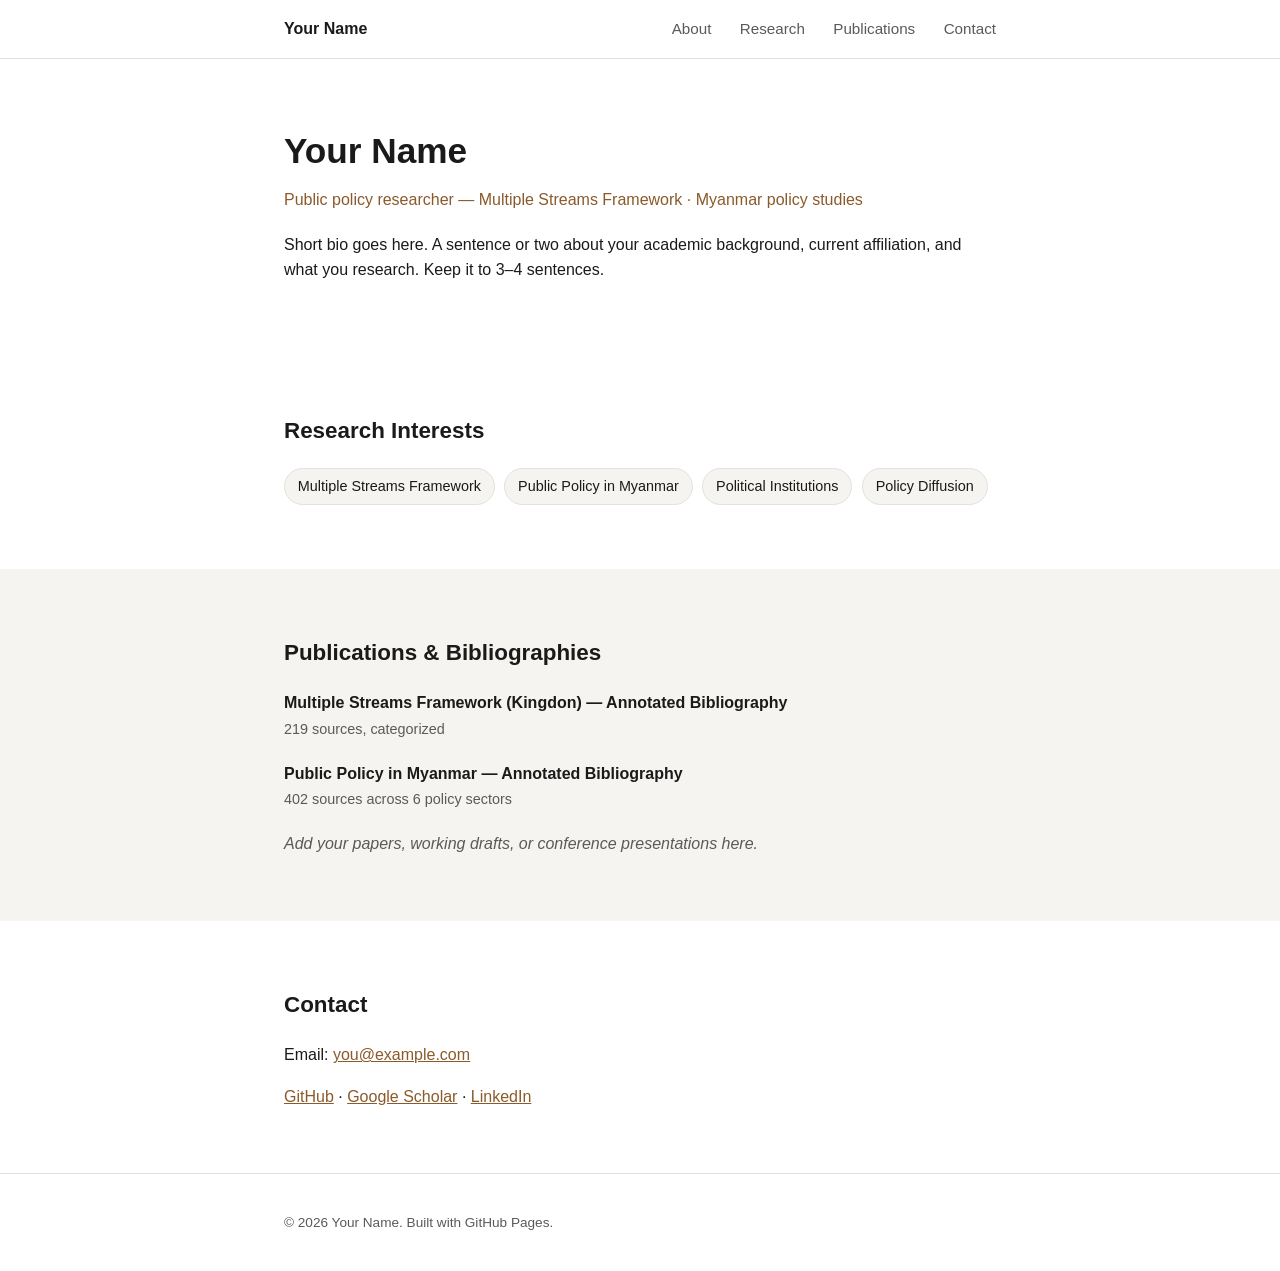
==== index.html @ 3977b4a4 "Initial portfolio site scaffold" ====
<!doctype html>
<html lang="en">
<head>
<meta charset="UTF-8">
<meta name="viewport" content="width=device-width, initial-scale=1.0">
<title>Your Name — Researcher</title>
<link rel="stylesheet" href="style.css">
</head>
<body>

<header class="site-header">
  <div class="wrap">
    <span class="brand">Your Name</span>
    <nav>
      <a href="#about">About</a>
      <a href="#research">Research</a>
      <a href="#publications">Publications</a>
      <a href="#contact">Contact</a>
    </nav>
  </div>
</header>

<section id="about" class="hero">
  <div class="wrap">
    <h1>Your Name</h1>
    <p class="tagline">Public policy researcher — Multiple Streams Framework · Myanmar policy studies</p>
    <p>
      Short bio goes here. A sentence or two about your academic background,
      current affiliation, and what you research. Keep it to 3–4 sentences.
    </p>
  </div>
</section>

<section id="research" class="section">
  <div class="wrap">
    <h2>Research Interests</h2>
    <ul class="tag-list">
      <li>Multiple Streams Framework</li>
      <li>Public Policy in Myanmar</li>
      <li>Political Institutions</li>
      <li>Policy Diffusion</li>
    </ul>
  </div>
</section>

<section id="publications" class="section alt">
  <div class="wrap">
    <h2>Publications &amp; Bibliographies</h2>
    <ul class="pub-list">
      <li>
        <strong>Multiple Streams Framework (Kingdon) — Annotated Bibliography</strong>
        <span class="pub-meta">219 sources, categorized</span>
      </li>
      <li>
        <strong>Public Policy in Myanmar — Annotated Bibliography</strong>
        <span class="pub-meta">402 sources across 6 policy sectors</span>
      </li>
      <li class="pub-placeholder">Add your papers, working drafts, or conference presentations here.</li>
    </ul>
  </div>
</section>

<section id="contact" class="section">
  <div class="wrap">
    <h2>Contact</h2>
    <p>Email: <a href="mailto:you@example.com">you@example.com</a></p>
    <p>
      <a href="https://github.com/yourusername" target="_blank" rel="noopener">GitHub</a> ·
      <a href="#" target="_blank" rel="noopener">Google Scholar</a> ·
      <a href="#" target="_blank" rel="noopener">LinkedIn</a>
    </p>
  </div>
</section>

<footer class="site-footer">
  <div class="wrap">
    <p>&copy; 2026 Your Name. Built with GitHub Pages.</p>
  </div>
</footer>

</body>
</html>
---- style.css ----
:root {
  --ink: #1a1a1a;
  --muted: #5a5a5a;
  --bg: #ffffff;
  --bg-alt: #f5f4f1;
  --accent: #8b5a2b;
  --border: #e3e1dc;
  --max-width: 760px;
}

* { box-sizing: border-box; }

body {
  margin: 0;
  font-family: -apple-system, BlinkMacSystemFont, "Segoe UI", Helvetica, Arial, sans-serif;
  color: var(--ink);
  background: var(--bg);
  line-height: 1.6;
}

.wrap {
  max-width: var(--max-width);
  margin: 0 auto;
  padding: 0 1.5rem;
}

/* Header */
.site-header {
  border-bottom: 1px solid var(--border);
  position: sticky;
  top: 0;
  background: var(--bg);
  z-index: 10;
}

.site-header .wrap {
  display: flex;
  align-items: center;
  justify-content: space-between;
  padding-top: 1rem;
  padding-bottom: 1rem;
}

.brand {
  font-weight: 600;
}

.site-header nav a {
  margin-left: 1.5rem;
  color: var(--muted);
  text-decoration: none;
  font-size: 0.95rem;
}

.site-header nav a:hover {
  color: var(--accent);
}

/* Hero */
.hero {
  padding: 4rem 0 3rem;
}

.hero h1 {
  font-size: 2.2rem;
  margin: 0 0 0.5rem;
}

.tagline {
  color: var(--accent);
  font-weight: 500;
  margin: 0 0 1.2rem;
}

/* Sections */
.section {
  padding: 3rem 0;
}

.section.alt {
  background: var(--bg-alt);
}

.section h2 {
  font-size: 1.4rem;
  margin-bottom: 1.2rem;
}

/* Tag list */
.tag-list {
  list-style: none;
  padding: 0;
  display: flex;
  flex-wrap: wrap;
  gap: 0.6rem;
}

.tag-list li {
  background: var(--bg-alt);
  border: 1px solid var(--border);
  padding: 0.35rem 0.8rem;
  border-radius: 999px;
  font-size: 0.9rem;
}

/* Publications */
.pub-list {
  list-style: none;
  padding: 0;
  display: flex;
  flex-direction: column;
  gap: 1.2rem;
}

.pub-list strong {
  display: block;
}

.pub-meta {
  color: var(--muted);
  font-size: 0.9rem;
}

.pub-placeholder {
  color: var(--muted);
  font-style: italic;
}

/* Contact */
#contact a {
  color: var(--accent);
}

/* Footer */
.site-footer {
  border-top: 1px solid var(--border);
  padding: 1.5rem 0;
  color: var(--muted);
  font-size: 0.85rem;
}

@media (max-width: 480px) {
  .site-header nav a { margin-left: 0.9rem; font-size: 0.85rem; }
  .hero h1 { font-size: 1.8rem; }
}
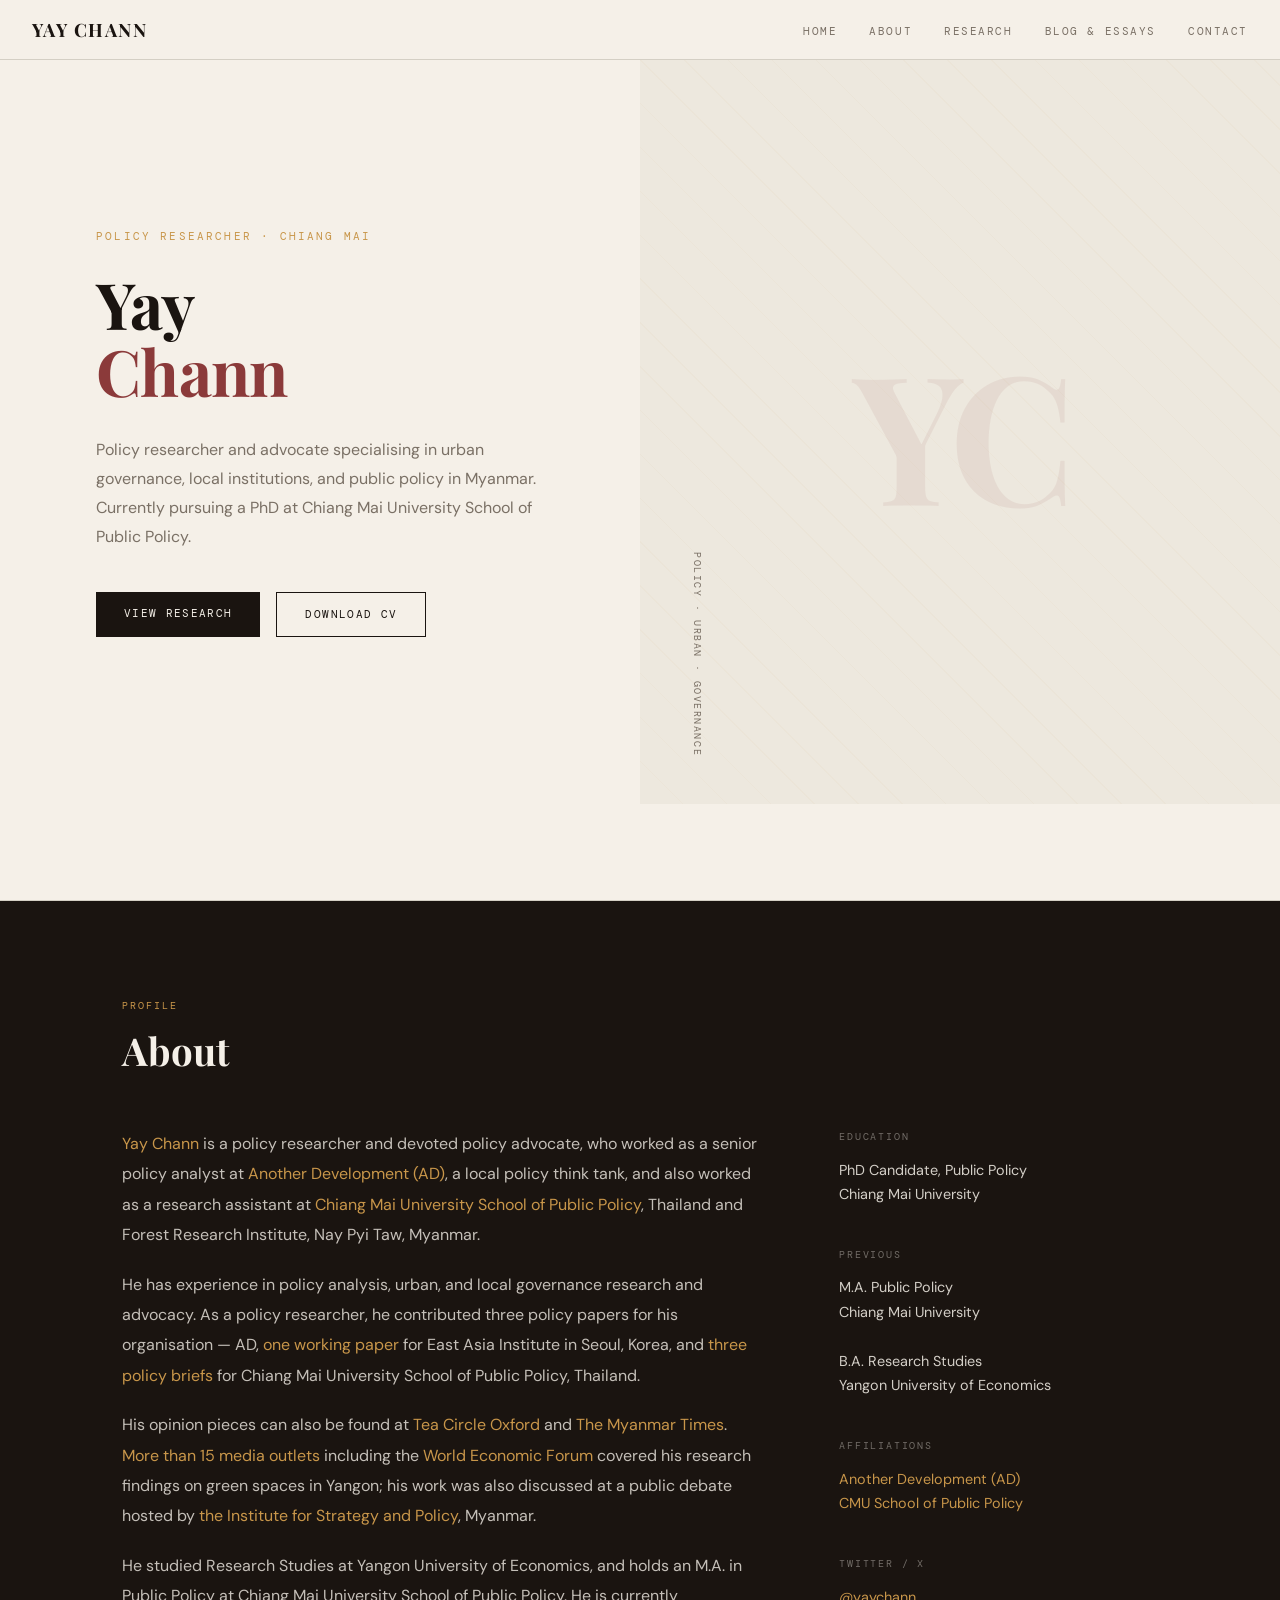
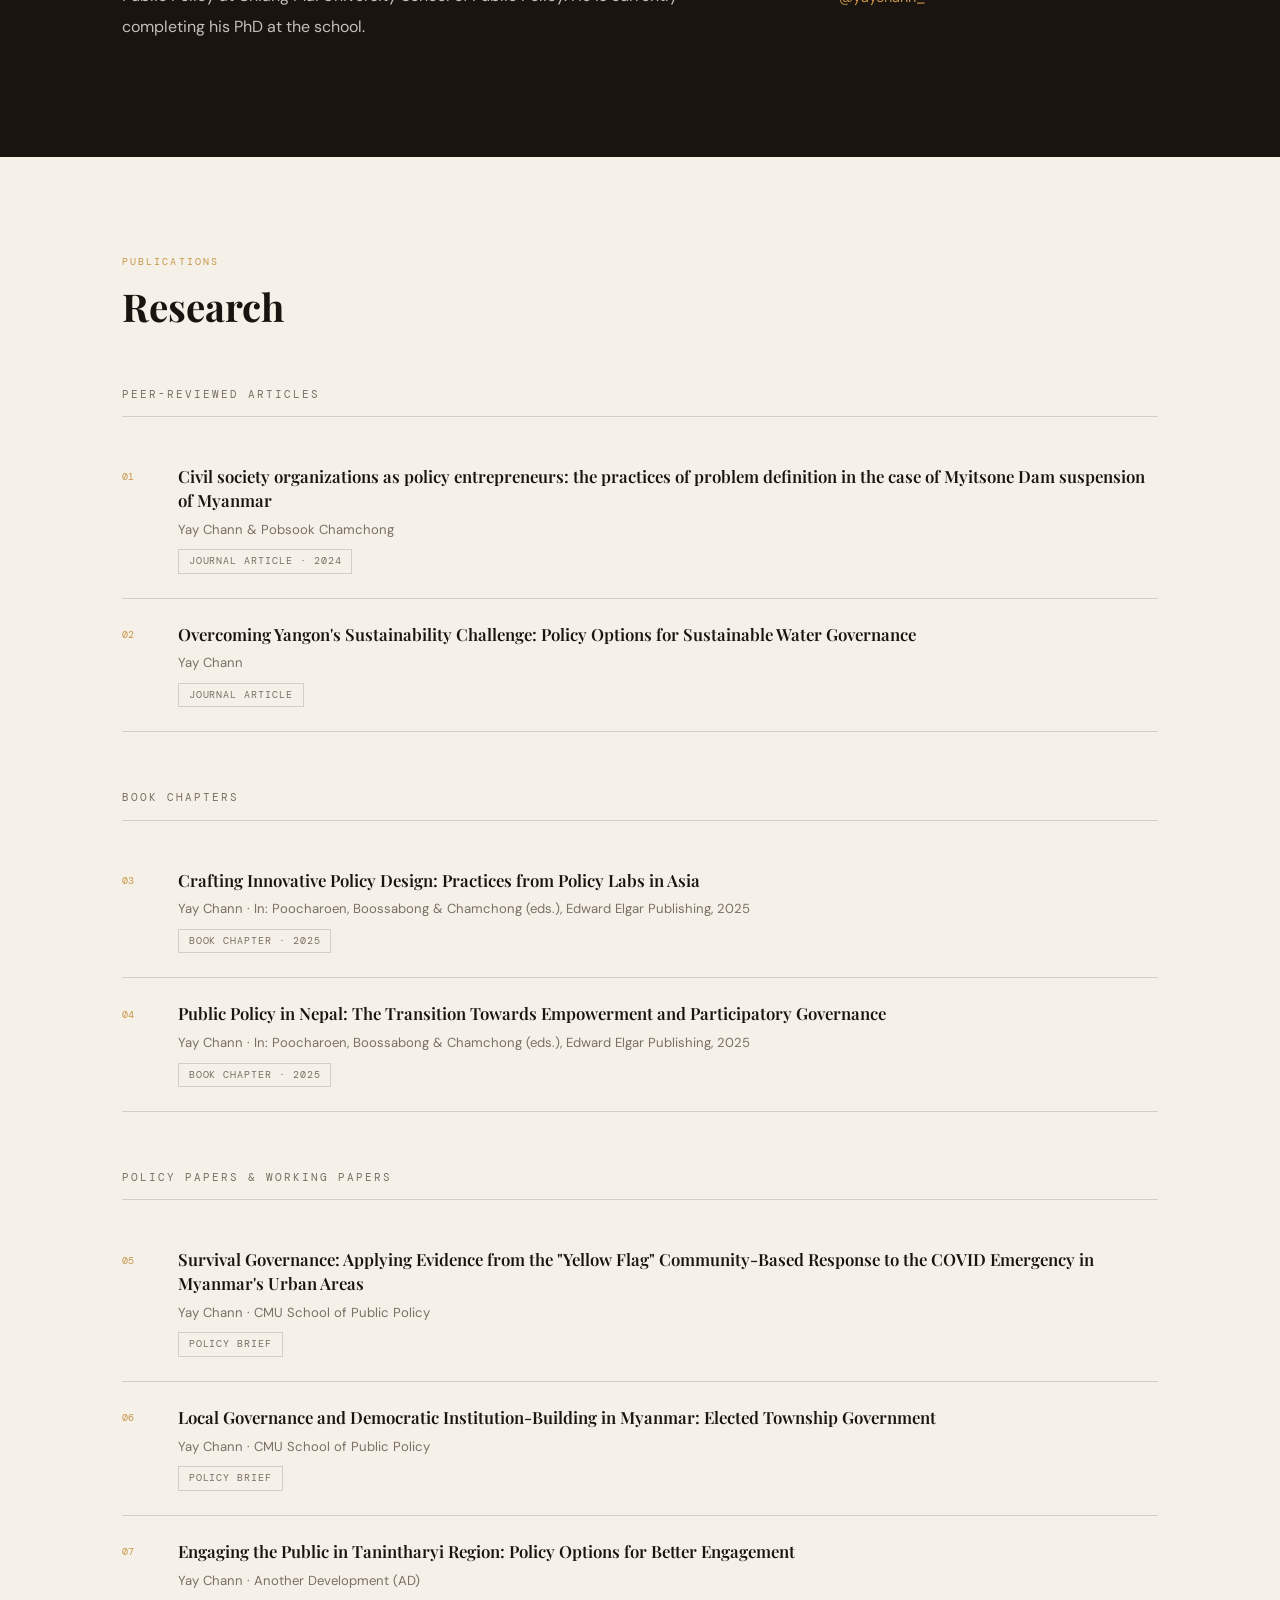
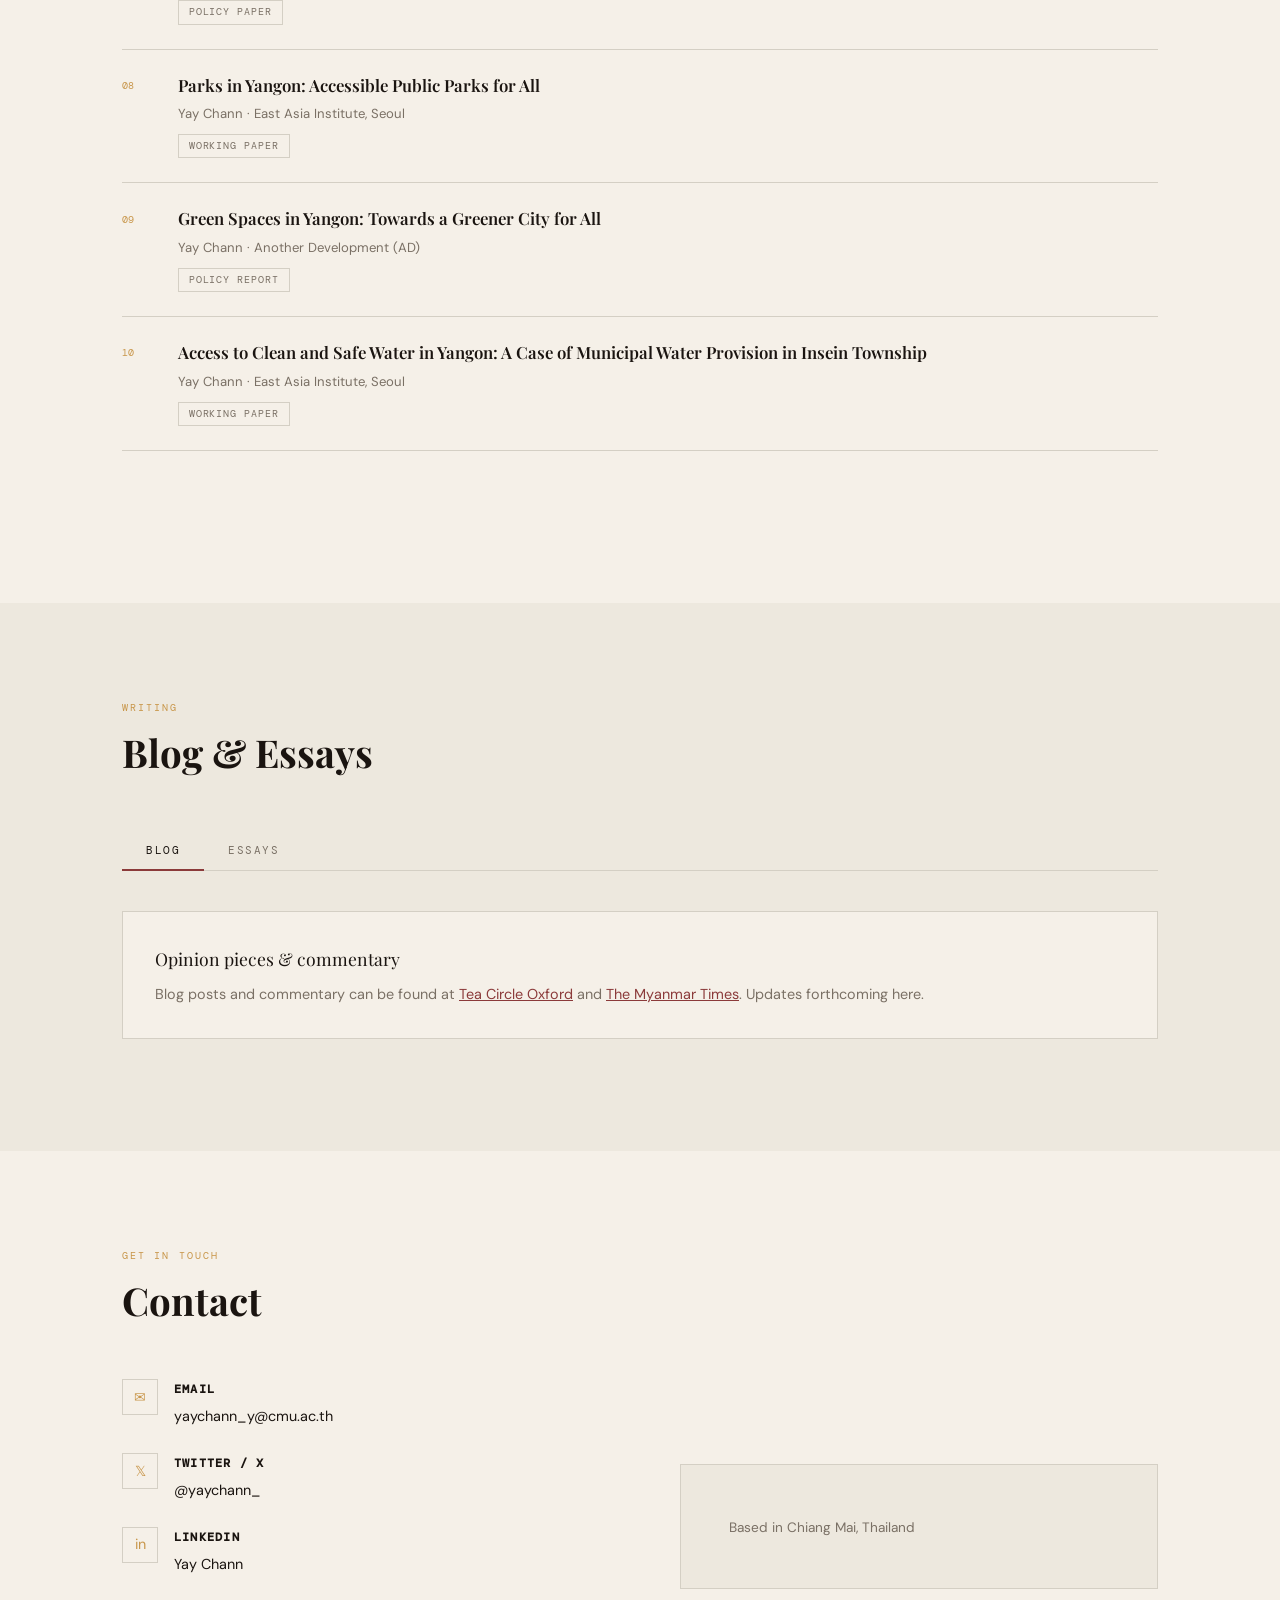
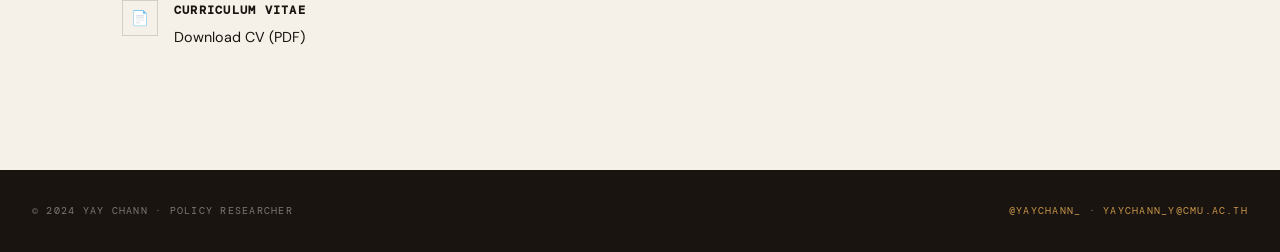
==== commit eac55c13: "Replace scaffold with real portfolio content - Pulled full site content from github.com/yaychann/por" ====
--- a/index.html
+++ b/index.html
@@ -1,82 +1,634 @@
-<!doctype html>
+<!DOCTYPE html>
 <html lang="en">
 <head>
-<meta charset="UTF-8">
-<meta name="viewport" content="width=device-width, initial-scale=1.0">
-<title>Your Name — Researcher</title>
-<link rel="stylesheet" href="style.css">
+  <meta charset="UTF-8" />
+  <meta name="viewport" content="width=device-width, initial-scale=1.0"/>
+  <title>Yay Chann</title>
+  <link href="https://fonts.googleapis.com/css2?family=Playfair+Display:wght@400;600;700&family=DM+Sans:wght@300;400;500&family=DM+Mono:wght@400;500&display=swap" rel="stylesheet"/>
+  <style>
+    *, *::before, *::after { box-sizing: border-box; margin: 0; padding: 0; }
+
+    :root {
+      --ink: #1a1410;
+      --paper: #f5f0e8;
+      --warm: #c8964a;
+      --accent: #8b3a3a;
+      --muted: #7a7065;
+      --light: #ede8de;
+      --border: #d4cfc4;
+    }
+
+    html { scroll-behavior: smooth; }
+
+    body {
+      font-family: 'DM Sans', sans-serif;
+      background: var(--paper);
+      color: var(--ink);
+      font-size: 16px;
+      line-height: 1.7;
+    }
+
+    /* ─── NAV ─── */
+    nav {
+      position: fixed; top: 0; left: 0; right: 0; z-index: 100;
+      background: rgba(245,240,232,0.95);
+      backdrop-filter: blur(8px);
+      border-bottom: 1px solid var(--border);
+      padding: 0 2rem;
+      display: flex; align-items: center; justify-content: space-between;
+      height: 60px;
+    }
+    .nav-brand {
+      font-family: 'Playfair Display', serif;
+      font-size: 1.15rem;
+      font-weight: 700;
+      letter-spacing: 0.08em;
+      text-transform: uppercase;
+      color: var(--ink);
+      text-decoration: none;
+    }
+    .nav-links { display: flex; gap: 2rem; list-style: none; }
+    .nav-links a {
+      font-family: 'DM Mono', monospace;
+      font-size: 0.7rem;
+      letter-spacing: 0.14em;
+      text-transform: uppercase;
+      color: var(--muted);
+      text-decoration: none;
+      transition: color 0.2s;
+    }
+    .nav-links a:hover { color: var(--accent); }
+
+    .hamburger { display: none; flex-direction: column; gap: 5px; cursor: pointer; }
+    .hamburger span { width: 24px; height: 2px; background: var(--ink); transition: 0.3s; }
+
+    /* ─── HERO ─── */
+    #home {
+      min-height: 100vh;
+      display: grid;
+      grid-template-columns: 1fr 1fr;
+      padding-top: 60px;
+    }
+    .hero-text {
+      display: flex; flex-direction: column; justify-content: center;
+      padding: 5rem 4rem 5rem 6rem;
+    }
+    .hero-eyebrow {
+      font-family: 'DM Mono', monospace;
+      font-size: 0.68rem;
+      letter-spacing: 0.2em;
+      text-transform: uppercase;
+      color: var(--warm);
+      margin-bottom: 1.5rem;
+    }
+    .hero-name {
+      font-family: 'Playfair Display', serif;
+      font-size: clamp(3rem, 5vw, 5.5rem);
+      font-weight: 700;
+      line-height: 1.05;
+      letter-spacing: -0.01em;
+      margin-bottom: 2rem;
+      color: var(--ink);
+    }
+    .hero-name em { color: var(--accent); font-style: normal; }
+    .hero-bio {
+      font-size: 1rem;
+      color: var(--muted);
+      max-width: 480px;
+      line-height: 1.8;
+      margin-bottom: 2.5rem;
+    }
+    .hero-links { display: flex; gap: 1rem; flex-wrap: wrap; }
+    .btn {
+      display: inline-block;
+      font-family: 'DM Mono', monospace;
+      font-size: 0.7rem;
+      letter-spacing: 0.12em;
+      text-transform: uppercase;
+      padding: 0.75rem 1.75rem;
+      text-decoration: none;
+      transition: all 0.2s;
+    }
+    .btn-primary { background: var(--ink); color: var(--paper); }
+    .btn-primary:hover { background: var(--accent); }
+    .btn-outline { border: 1px solid var(--ink); color: var(--ink); }
+    .btn-outline:hover { background: var(--ink); color: var(--paper); }
+
+    .hero-visual {
+      background: var(--light);
+      display: flex; align-items: center; justify-content: center;
+      position: relative; overflow: hidden;
+    }
+    .hero-visual::before {
+      content: '';
+      position: absolute; inset: 0;
+      background: repeating-linear-gradient(
+        45deg,
+        transparent,
+        transparent 30px,
+        rgba(200,150,74,0.04) 30px,
+        rgba(200,150,74,0.04) 31px
+      );
+    }
+    .hero-monogram {
+      font-family: 'Playfair Display', serif;
+      font-size: clamp(8rem, 14vw, 16rem);
+      font-weight: 700;
+      color: rgba(139,58,58,0.08);
+      letter-spacing: -0.05em;
+      line-height: 1;
+      user-select: none;
+      position: relative; z-index: 1;
+    }
+    .hero-tag {
+      position: absolute; bottom: 3rem; left: 3rem;
+      font-family: 'DM Mono', monospace;
+      font-size: 0.65rem;
+      letter-spacing: 0.15em;
+      text-transform: uppercase;
+      color: var(--muted);
+      writing-mode: vertical-rl;
+      text-orientation: mixed;
+    }
+
+    /* ─── SECTION WRAPPER ─── */
+    section { padding: 6rem 0; }
+    .container { max-width: 1100px; margin: 0 auto; padding: 0 2rem; }
+    .section-header { margin-bottom: 3.5rem; }
+    .section-label {
+      font-family: 'DM Mono', monospace;
+      font-size: 0.65rem;
+      letter-spacing: 0.2em;
+      text-transform: uppercase;
+      color: var(--warm);
+      margin-bottom: 0.75rem;
+    }
+    .section-title {
+      font-family: 'Playfair Display', serif;
+      font-size: clamp(1.8rem, 3vw, 2.5rem);
+      font-weight: 700;
+      color: var(--ink);
+      line-height: 1.2;
+    }
+    hr.divider {
+      border: none;
+      border-top: 1px solid var(--border);
+      margin: 0;
+    }
+
+    /* ─── ABOUT ─── */
+    #about { background: var(--ink); color: var(--paper); }
+    #about .section-label { color: var(--warm); }
+    #about .section-title { color: var(--paper); }
+    .about-grid { display: grid; grid-template-columns: 2fr 1fr; gap: 5rem; align-items: start; }
+    .about-text p { color: rgba(245,240,232,0.78); line-height: 1.9; margin-bottom: 1.2rem; }
+    .about-text a { color: var(--warm); text-decoration: none; }
+    .about-text a:hover { text-decoration: underline; }
+    .about-sidebar {}
+    .sidebar-block { margin-bottom: 2.5rem; }
+    .sidebar-label {
+      font-family: 'DM Mono', monospace;
+      font-size: 0.62rem;
+      letter-spacing: 0.18em;
+      text-transform: uppercase;
+      color: rgba(245,240,232,0.4);
+      margin-bottom: 0.75rem;
+    }
+    .sidebar-value { color: rgba(245,240,232,0.85); font-size: 0.9rem; line-height: 1.7; }
+    .sidebar-value a { color: var(--warm); text-decoration: none; }
+
+    /* ─── RESEARCH ─── */
+    #research { background: var(--paper); }
+    .research-section { margin-bottom: 3.5rem; }
+    .research-section-title {
+      font-family: 'DM Mono', monospace;
+      font-size: 0.7rem;
+      letter-spacing: 0.18em;
+      text-transform: uppercase;
+      color: var(--muted);
+      margin-bottom: 1.5rem;
+      padding-bottom: 0.75rem;
+      border-bottom: 1px solid var(--border);
+    }
+    .pub-card {
+      display: flex; gap: 1.5rem;
+      padding: 1.5rem 0;
+      border-bottom: 1px solid var(--border);
+      text-decoration: none; color: inherit;
+      transition: all 0.2s;
+    }
+    .pub-card:hover { padding-left: 0.5rem; }
+    .pub-num {
+      font-family: 'DM Mono', monospace;
+      font-size: 0.65rem;
+      color: var(--warm);
+      min-width: 2rem;
+      padding-top: 0.2rem;
+    }
+    .pub-content {}
+    .pub-title {
+      font-family: 'Playfair Display', serif;
+      font-size: 1.05rem;
+      font-weight: 600;
+      color: var(--ink);
+      line-height: 1.4;
+      margin-bottom: 0.4rem;
+    }
+    .pub-card:hover .pub-title { color: var(--accent); }
+    .pub-authors {
+      font-size: 0.82rem;
+      color: var(--muted);
+    }
+    .pub-tag {
+      display: inline-block;
+      margin-top: 0.5rem;
+      font-family: 'DM Mono', monospace;
+      font-size: 0.6rem;
+      letter-spacing: 0.1em;
+      text-transform: uppercase;
+      padding: 0.2rem 0.6rem;
+      border: 1px solid var(--border);
+      color: var(--muted);
+    }
+
+    /* ─── BLOG & ESSAYS ─── */
+    #blog-essays { background: var(--light); }
+    .section-tabs { display: flex; gap: 0; margin-bottom: 2.5rem; border-bottom: 1px solid var(--border); }
+    .tab-btn {
+      font-family: 'DM Mono', monospace;
+      font-size: 0.68rem;
+      letter-spacing: 0.14em;
+      text-transform: uppercase;
+      padding: 0.75rem 1.5rem;
+      border: none; background: none; cursor: pointer;
+      color: var(--muted);
+      border-bottom: 2px solid transparent;
+      margin-bottom: -1px;
+      transition: all 0.2s;
+    }
+    .tab-btn.active { color: var(--ink); border-bottom-color: var(--accent); }
+    .tab-content { display: none; }
+    .tab-content.active { display: block; }
+    .placeholder-card {
+      background: var(--paper);
+      border: 1px solid var(--border);
+      padding: 2rem;
+      margin-bottom: 1rem;
+    }
+    .placeholder-card p { color: var(--muted); font-size: 0.9rem; }
+    .placeholder-card .placeholder-title {
+      font-family: 'Playfair Display', serif;
+      font-size: 1.1rem;
+      color: var(--ink);
+      margin-bottom: 0.5rem;
+    }
+
+    /* ─── CONTACT ─── */
+    #contact { background: var(--paper); }
+    .contact-grid { display: grid; grid-template-columns: 1fr 1fr; gap: 5rem; align-items: center; }
+    .contact-text {}
+    .contact-item {
+      display: flex; align-items: flex-start; gap: 1rem;
+      margin-bottom: 1.5rem;
+    }
+    .contact-icon {
+      width: 36px; height: 36px;
+      border: 1px solid var(--border);
+      display: flex; align-items: center; justify-content: center;
+      font-size: 0.9rem; color: var(--warm);
+      flex-shrink: 0;
+    }
+    .contact-detail { font-size: 0.9rem; color: var(--muted); }
+    .contact-detail strong { display: block; color: var(--ink); font-size: 0.78rem; font-family: 'DM Mono', monospace; letter-spacing: 0.1em; text-transform: uppercase; margin-bottom: 0.25rem; }
+    .contact-detail a { color: var(--ink); text-decoration: none; }
+    .contact-detail a:hover { color: var(--accent); }
+    .contact-visual {
+      background: var(--light);
+      padding: 3rem;
+      border: 1px solid var(--border);
+    }
+    .contact-visual p { font-size: 1.3rem; font-family: 'Playfair Display', serif; color: var(--ink); line-height: 1.5; margin-bottom: 1rem; }
+    .contact-visual span { font-size: 0.85rem; color: var(--muted); }
+
+    /* ─── FOOTER ─── */
+    footer {
+      background: var(--ink);
+      color: rgba(245,240,232,0.45);
+      padding: 2rem;
+      display: flex; justify-content: space-between; align-items: center;
+      flex-wrap: wrap; gap: 1rem;
+    }
+    footer p { font-family: 'DM Mono', monospace; font-size: 0.65rem; letter-spacing: 0.12em; text-transform: uppercase; }
+    footer a { color: var(--warm); text-decoration: none; }
+
+    /* ─── ANIMATIONS ─── */
+    @keyframes fadeUp {
+      from { opacity: 0; transform: translateY(24px); }
+      to   { opacity: 1; transform: translateY(0); }
+    }
+    .hero-eyebrow { animation: fadeUp 0.6s ease both; }
+    .hero-name    { animation: fadeUp 0.6s 0.1s ease both; }
+    .hero-bio     { animation: fadeUp 0.6s 0.2s ease both; }
+    .hero-links   { animation: fadeUp 0.6s 0.3s ease both; }
+
+    /* ─── MOBILE ─── */
+    @media (max-width: 768px) {
+      #home { grid-template-columns: 1fr; }
+      .hero-text { padding: 3rem 1.5rem; }
+      .hero-visual { display: none; }
+      .about-grid { grid-template-columns: 1fr; gap: 2rem; }
+      .contact-grid { grid-template-columns: 1fr; gap: 2rem; }
+      .nav-links { display: none; flex-direction: column; position: absolute; top: 60px; left: 0; right: 0; background: var(--paper); border-bottom: 1px solid var(--border); padding: 1.5rem 2rem; gap: 1.2rem; }
+      .nav-links.open { display: flex; }
+      .hamburger { display: flex; }
+    }
+  </style>
 </head>
 <body>
 
-<header class="site-header">
-  <div class="wrap">
-    <span class="brand">Your Name</span>
-    <nav>
-      <a href="#about">About</a>
-      <a href="#research">Research</a>
-      <a href="#publications">Publications</a>
-      <a href="#contact">Contact</a>
-    </nav>
+<!-- NAV -->
+<nav>
+  <a href="#home" class="nav-brand">Yay Chann</a>
+  <ul class="nav-links" id="navLinks">
+    <li><a href="#home">Home</a></li>
+    <li><a href="#about">About</a></li>
+    <li><a href="#research">Research</a></li>
+    <li><a href="#blog-essays">Blog & Essays</a></li>
+    <li><a href="#contact">Contact</a></li>
+  </ul>
+  <div class="hamburger" id="hamburger" onclick="toggleNav()">
+    <span></span><span></span><span></span>
   </div>
-</header>
-
-<section id="about" class="hero">
-  <div class="wrap">
-    <h1>Your Name</h1>
-    <p class="tagline">Public policy researcher — Multiple Streams Framework · Myanmar policy studies</p>
-    <p>
-      Short bio goes here. A sentence or two about your academic background,
-      current affiliation, and what you research. Keep it to 3–4 sentences.
+</nav>
+
+<!-- HERO -->
+<section id="home">
+  <div class="hero-text">
+    <p class="hero-eyebrow">Policy Researcher · Chiang Mai</p>
+    <h1 class="hero-name">Yay<br/><em>Chann</em></h1>
+    <p class="hero-bio">
+      Policy researcher and advocate specialising in urban governance, local institutions, and public policy in Myanmar. Currently pursuing a PhD at Chiang Mai University School of Public Policy.
     </p>
+    <div class="hero-links">
+      <a href="#research" class="btn btn-primary">View Research</a>
+      <a href="https://drive.google.com/file/d/1ojldmVMosODAYOgsrEKz3R0L86GzcvLx/view?usp=sharing" target="_blank" class="btn btn-outline">Download CV</a>
+    </div>
+  </div>
+  <div class="hero-visual">
+    <div class="hero-monogram">YC</div>
+    <span class="hero-tag">Policy · Urban · Governance</span>
   </div>
 </section>
 
-<section id="research" class="section">
-  <div class="wrap">
-    <h2>Research Interests</h2>
-    <ul class="tag-list">
-      <li>Multiple Streams Framework</li>
-      <li>Public Policy in Myanmar</li>
-      <li>Political Institutions</li>
-      <li>Policy Diffusion</li>
-    </ul>
+<hr class="divider"/>
+
+<!-- ABOUT -->
+<section id="about">
+  <div class="container">
+    <div class="section-header">
+      <p class="section-label">Profile</p>
+      <h2 class="section-title">About</h2>
+    </div>
+    <div class="about-grid">
+      <div class="about-text">
+        <p>
+          <a href="https://www.linkedin.com/in/yay-chann-a39a76128/" target="_blank">Yay Chann</a> is a policy researcher and devoted policy advocate, who worked as a senior policy analyst at <a href="https://www.anotherdevelopment.org/" target="_blank">Another Development (AD)</a>, a local policy think tank, and also worked as a research assistant at <a href="https://spp.cmu.ac.th/" target="_blank">Chiang Mai University School of Public Policy</a>, Thailand and Forest Research Institute, Nay Pyi Taw, Myanmar.
+        </p>
+        <p>
+          He has experience in policy analysis, urban, and local governance research and advocacy. As a policy researcher, he contributed three policy papers for his organisation — AD, <a href="http://www.eai.or.kr/main/english/publication_01_view.asp?intSeq=10289&board=eng_report&keyword_option=&keyword=&more=" target="_blank">one working paper</a> for East Asia Institute in Seoul, Korea, and <a href="https://spp.cmu.ac.th/category/policy-briefs/" target="_blank">three policy briefs</a> for Chiang Mai University School of Public Policy, Thailand.
+        </p>
+        <p>
+          His opinion pieces can also be found at <a href="https://teacircleoxford.com/" target="_blank">Tea Circle Oxford</a> and <a href="https://www.mmtimes.com/news/concreting-over-yangon.html" target="_blank">The Myanmar Times</a>. <a href="https://commsconsult.cmail20.com/t/ViewEmail/r/7F933731D40772742540EF23F30FEDED/2A3A11350001B3368BD4C707EBCCB890?fbclid=IwAR0ArLGwkikZLoQCvD3XcJHxVD4Vylaw7nODwmAvqKGjN_dZTASOxbIvC0s" target="_blank">More than 15 media outlets</a> including the <a href="https://www.weforum.org/agenda/2020/01/myanmar-public-space/" target="_blank">World Economic Forum</a> covered his research findings on green spaces in Yangon; his work was also discussed at a public debate hosted by <a href="https://www.ispmyanmar.com/" target="_blank">the Institute for Strategy and Policy</a>, Myanmar.
+        </p>
+        <p>
+          He studied Research Studies at Yangon University of Economics, and holds an M.A. in Public Policy at Chiang Mai University School of Public Policy. He is currently completing his PhD at the school.
+        </p>
+      </div>
+      <div class="about-sidebar">
+        <div class="sidebar-block">
+          <p class="sidebar-label">Education</p>
+          <p class="sidebar-value">PhD Candidate, Public Policy<br/>Chiang Mai University</p>
+        </div>
+        <div class="sidebar-block">
+          <p class="sidebar-label">Previous</p>
+          <p class="sidebar-value">M.A. Public Policy<br/>Chiang Mai University<br/><br/>B.A. Research Studies<br/>Yangon University of Economics</p>
+        </div>
+        <div class="sidebar-block">
+          <p class="sidebar-label">Affiliations</p>
+          <p class="sidebar-value">
+            <a href="https://www.anotherdevelopment.org/" target="_blank">Another Development (AD)</a><br/>
+            <a href="https://spp.cmu.ac.th/" target="_blank">CMU School of Public Policy</a>
+          </p>
+        </div>
+        <div class="sidebar-block">
+          <p class="sidebar-label">Twitter / X</p>
+          <p class="sidebar-value"><a href="https://twitter.com/yaychann_" target="_blank">@yaychann_</a></p>
+        </div>
+      </div>
+    </div>
   </div>
 </section>
 
-<section id="publications" class="section alt">
-  <div class="wrap">
-    <h2>Publications &amp; Bibliographies</h2>
-    <ul class="pub-list">
-      <li>
-        <strong>Multiple Streams Framework (Kingdon) — Annotated Bibliography</strong>
-        <span class="pub-meta">219 sources, categorized</span>
-      </li>
-      <li>
-        <strong>Public Policy in Myanmar — Annotated Bibliography</strong>
-        <span class="pub-meta">402 sources across 6 policy sectors</span>
-      </li>
-      <li class="pub-placeholder">Add your papers, working drafts, or conference presentations here.</li>
-    </ul>
+<!-- RESEARCH -->
+<section id="research">
+  <div class="container">
+    <div class="section-header">
+      <p class="section-label">Publications</p>
+      <h2 class="section-title">Research</h2>
+    </div>
+
+    <div class="research-section">
+      <p class="research-section-title">Peer-Reviewed Articles</p>
+
+      <a href="https://www.tandfonline.com/doi/full/10.1080/17516234.2024.2403042?af=R" target="_blank" class="pub-card">
+        <span class="pub-num">01</span>
+        <div class="pub-content">
+          <p class="pub-title">Civil society organizations as policy entrepreneurs: the practices of problem definition in the case of Myitsone Dam suspension of Myanmar</p>
+          <p class="pub-authors">Yay Chann &amp; Pobsook Chamchong</p>
+          <span class="pub-tag">Journal Article · 2024</span>
+        </div>
+      </a>
+
+      <a href="https://so05.tci-thaijo.org/index.php/pajournal/article/view/270717" target="_blank" class="pub-card">
+        <span class="pub-num">02</span>
+        <div class="pub-content">
+          <p class="pub-title">Overcoming Yangon's Sustainability Challenge: Policy Options for Sustainable Water Governance</p>
+          <p class="pub-authors">Yay Chann</p>
+          <span class="pub-tag">Journal Article</span>
+        </div>
+      </a>
+    </div>
+
+    <div class="research-section">
+      <p class="research-section-title">Book Chapters</p>
+
+      <a href="https://www.elgaronline.com/edcollchap/book/9781035319602/chapter10.xml" target="_blank" class="pub-card">
+        <span class="pub-num">03</span>
+        <div class="pub-content">
+          <p class="pub-title">Crafting Innovative Policy Design: Practices from Policy Labs in Asia</p>
+          <p class="pub-authors">Yay Chann · In: Poocharoen, Boossabong &amp; Chamchong (eds.), Edward Elgar Publishing, 2025</p>
+          <span class="pub-tag">Book Chapter · 2025</span>
+        </div>
+      </a>
+
+      <a href="https://www.elgaronline.com/edcollchap/book/9781035319602/chapter31.xml" target="_blank" class="pub-card">
+        <span class="pub-num">04</span>
+        <div class="pub-content">
+          <p class="pub-title">Public Policy in Nepal: The Transition Towards Empowerment and Participatory Governance</p>
+          <p class="pub-authors">Yay Chann · In: Poocharoen, Boossabong &amp; Chamchong (eds.), Edward Elgar Publishing, 2025</p>
+          <span class="pub-tag">Book Chapter · 2025</span>
+        </div>
+      </a>
+    </div>
+
+    <div class="research-section">
+      <p class="research-section-title">Policy Papers &amp; Working Papers</p>
+
+      <a href="https://spp.cmu.ac.th/summer-fellowship-program-2021-survival-governance-applying-evidence-from-the-yellow-flag-community-based-response-to-the-covid-emergency-in-myanmars-urban-areas-for-futur/" target="_blank" class="pub-card">
+        <span class="pub-num">05</span>
+        <div class="pub-content">
+          <p class="pub-title">Survival Governance: Applying Evidence from the "Yellow Flag" Community-Based Response to the COVID Emergency in Myanmar's Urban Areas</p>
+          <p class="pub-authors">Yay Chann · CMU School of Public Policy</p>
+          <span class="pub-tag">Policy Brief</span>
+        </div>
+      </a>
+
+      <a href="https://spp.cmu.ac.th/summer-fellowship-program-2021-local-governance-and-democratic-institution-building-in-myanmar-elected-township-government/" target="_blank" class="pub-card">
+        <span class="pub-num">06</span>
+        <div class="pub-content">
+          <p class="pub-title">Local Governance and Democratic Institution-Building in Myanmar: Elected Township Government</p>
+          <p class="pub-authors">Yay Chann · CMU School of Public Policy</p>
+          <span class="pub-tag">Policy Brief</span>
+        </div>
+      </a>
+
+      <a href="https://idl-bnc-idrc.dspacedirect.org/handle/10625/60775" target="_blank" class="pub-card">
+        <span class="pub-num">07</span>
+        <div class="pub-content">
+          <p class="pub-title">Engaging the Public in Tanintharyi Region: Policy Options for Better Engagement</p>
+          <p class="pub-authors">Yay Chann · Another Development (AD)</p>
+          <span class="pub-tag">Policy Paper</span>
+        </div>
+      </a>
+
+      <a href="http://www.eai.or.kr/main/english/publication_01_view.asp?intSeq=10289&board=eng_report&keyword_option=&keyword=&more=" target="_blank" class="pub-card">
+        <span class="pub-num">08</span>
+        <div class="pub-content">
+          <p class="pub-title">Parks in Yangon: Accessible Public Parks for All</p>
+          <p class="pub-authors">Yay Chann · East Asia Institute, Seoul</p>
+          <span class="pub-tag">Working Paper</span>
+        </div>
+      </a>
+
+      <a href="https://themimu.info/sites/themimu.info/files/documents/Report_Green_Space_in_Yangon_Towards_Greener_City_for_All_ENG.pdf" target="_blank" class="pub-card">
+        <span class="pub-num">09</span>
+        <div class="pub-content">
+          <p class="pub-title">Green Spaces in Yangon: Towards a Greener City for All</p>
+          <p class="pub-authors">Yay Chann · Another Development (AD)</p>
+          <span class="pub-tag">Policy Report</span>
+        </div>
+      </a>
+
+      <a href="http://www.eai.or.kr/main/english/publication_01_view.asp?intSeq=9935&board=eng_report&keyword_option=&keyword=&more=" target="_blank" class="pub-card">
+        <span class="pub-num">10</span>
+        <div class="pub-content">
+          <p class="pub-title">Access to Clean and Safe Water in Yangon: A Case of Municipal Water Provision in Insein Township</p>
+          <p class="pub-authors">Yay Chann · East Asia Institute, Seoul</p>
+          <span class="pub-tag">Working Paper</span>
+        </div>
+      </a>
+    </div>
   </div>
 </section>
 
-<section id="contact" class="section">
-  <div class="wrap">
-    <h2>Contact</h2>
-    <p>Email: <a href="mailto:you@example.com">you@example.com</a></p>
-    <p>
-      <a href="https://github.com/yourusername" target="_blank" rel="noopener">GitHub</a> ·
-      <a href="#" target="_blank" rel="noopener">Google Scholar</a> ·
-      <a href="#" target="_blank" rel="noopener">LinkedIn</a>
-    </p>
+<!-- BLOG & ESSAYS -->
+<section id="blog-essays">
+  <div class="container">
+    <div class="section-header">
+      <p class="section-label">Writing</p>
+      <h2 class="section-title">Blog &amp; Essays</h2>
+    </div>
+    <div class="section-tabs">
+      <button class="tab-btn active" onclick="switchTab('blog', this)">Blog</button>
+      <button class="tab-btn" onclick="switchTab('essays', this)">Essays</button>
+    </div>
+    <div id="tab-blog" class="tab-content active">
+      <div class="placeholder-card">
+        <p class="placeholder-title">Opinion pieces &amp; commentary</p>
+        <p>Blog posts and commentary can be found at <a href="https://teacircleoxford.com/" target="_blank" style="color:var(--accent)">Tea Circle Oxford</a> and <a href="https://www.mmtimes.com/news/concreting-over-yangon.html" target="_blank" style="color:var(--accent)">The Myanmar Times</a>. Updates forthcoming here.</p>
+      </div>
+    </div>
+    <div id="tab-essays" class="tab-content">
+      <div class="placeholder-card">
+        <p class="placeholder-title">Academic essays &amp; long-form writing</p>
+        <p>Essays and longer academic writings will be listed here. Check back for updates.</p>
+      </div>
+    </div>
   </div>
 </section>
 
-<footer class="site-footer">
-  <div class="wrap">
-    <p>&copy; 2026 Your Name. Built with GitHub Pages.</p>
+<!-- CONTACT -->
+<section id="contact">
+  <div class="container">
+    <div class="section-header">
+      <p class="section-label">Get in Touch</p>
+      <h2 class="section-title">Contact</h2>
+    </div>
+    <div class="contact-grid">
+      <div class="contact-text">
+        <div class="contact-item">
+          <div class="contact-icon">✉</div>
+          <div class="contact-detail">
+            <strong>Email</strong>
+            <a href="mailto:yaychann_y@cmu.ac.th">yaychann_y@cmu.ac.th</a>
+          </div>
+        </div>
+        <div class="contact-item">
+          <div class="contact-icon">𝕏</div>
+          <div class="contact-detail">
+            <strong>Twitter / X</strong>
+            <a href="https://twitter.com/yaychann_" target="_blank">@yaychann_</a>
+          </div>
+        </div>
+        <div class="contact-item">
+          <div class="contact-icon">in</div>
+          <div class="contact-detail">
+            <strong>LinkedIn</strong>
+            <a href="https://www.linkedin.com/in/yay-chann-a39a76128/" target="_blank">Yay Chann</a>
+          </div>
+        </div>
+        <div class="contact-item">
+          <div class="contact-icon">📄</div>
+          <div class="contact-detail">
+            <strong>Curriculum Vitae</strong>
+            <a href="https://drive.google.com/file/d/1ojldmVMosODAYOgsrEKz3R0L86GzcvLx/view?usp=sharing" target="_blank">Download CV (PDF)</a>
+          </div>
+        </div>
+      </div>
+      <div class="contact-visual">
+        <span>Based in Chiang Mai, Thailand</span>
+      </div>
+    </div>
   </div>
+</section>
+
+<!-- FOOTER -->
+<footer>
+  <p>© 2024 Yay Chann · Policy Researcher</p>
+  <p><a href="https://twitter.com/yaychann_" target="_blank">@yaychann_</a> · <a href="mailto:yaychann_y@cmu.ac.th">yaychann_y@cmu.ac.th</a></p>
 </footer>
 
+<script>
+  function toggleNav() {
+    document.getElementById('navLinks').classList.toggle('open');
+  }
+  function switchTab(tab, btn) {
+    document.querySelectorAll('.tab-btn').forEach(b => b.classList.remove('active'));
+    document.querySelectorAll('.tab-content').forEach(c => c.classList.remove('active'));
+    btn.classList.add('active');
+    document.getElementById('tab-' + tab).classList.add('active');
+  }
+</script>
 </body>
 </html>
+
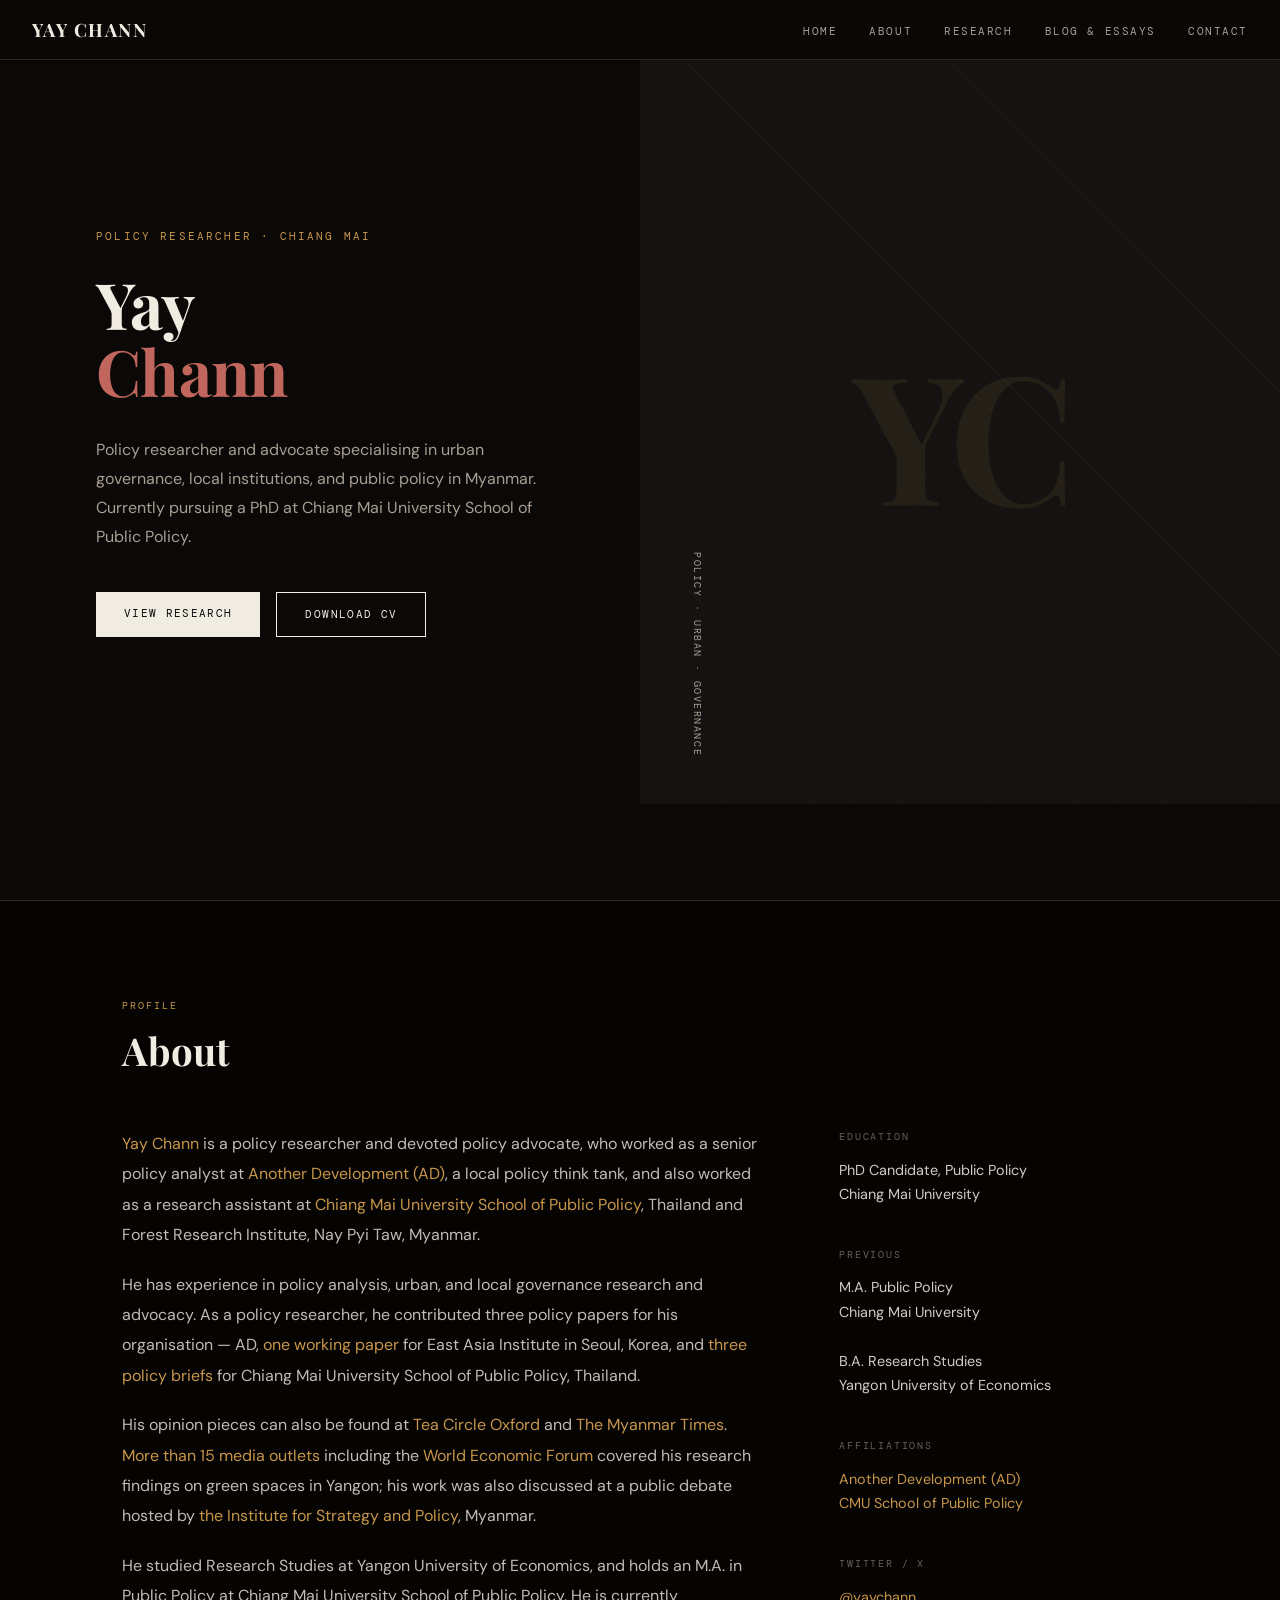
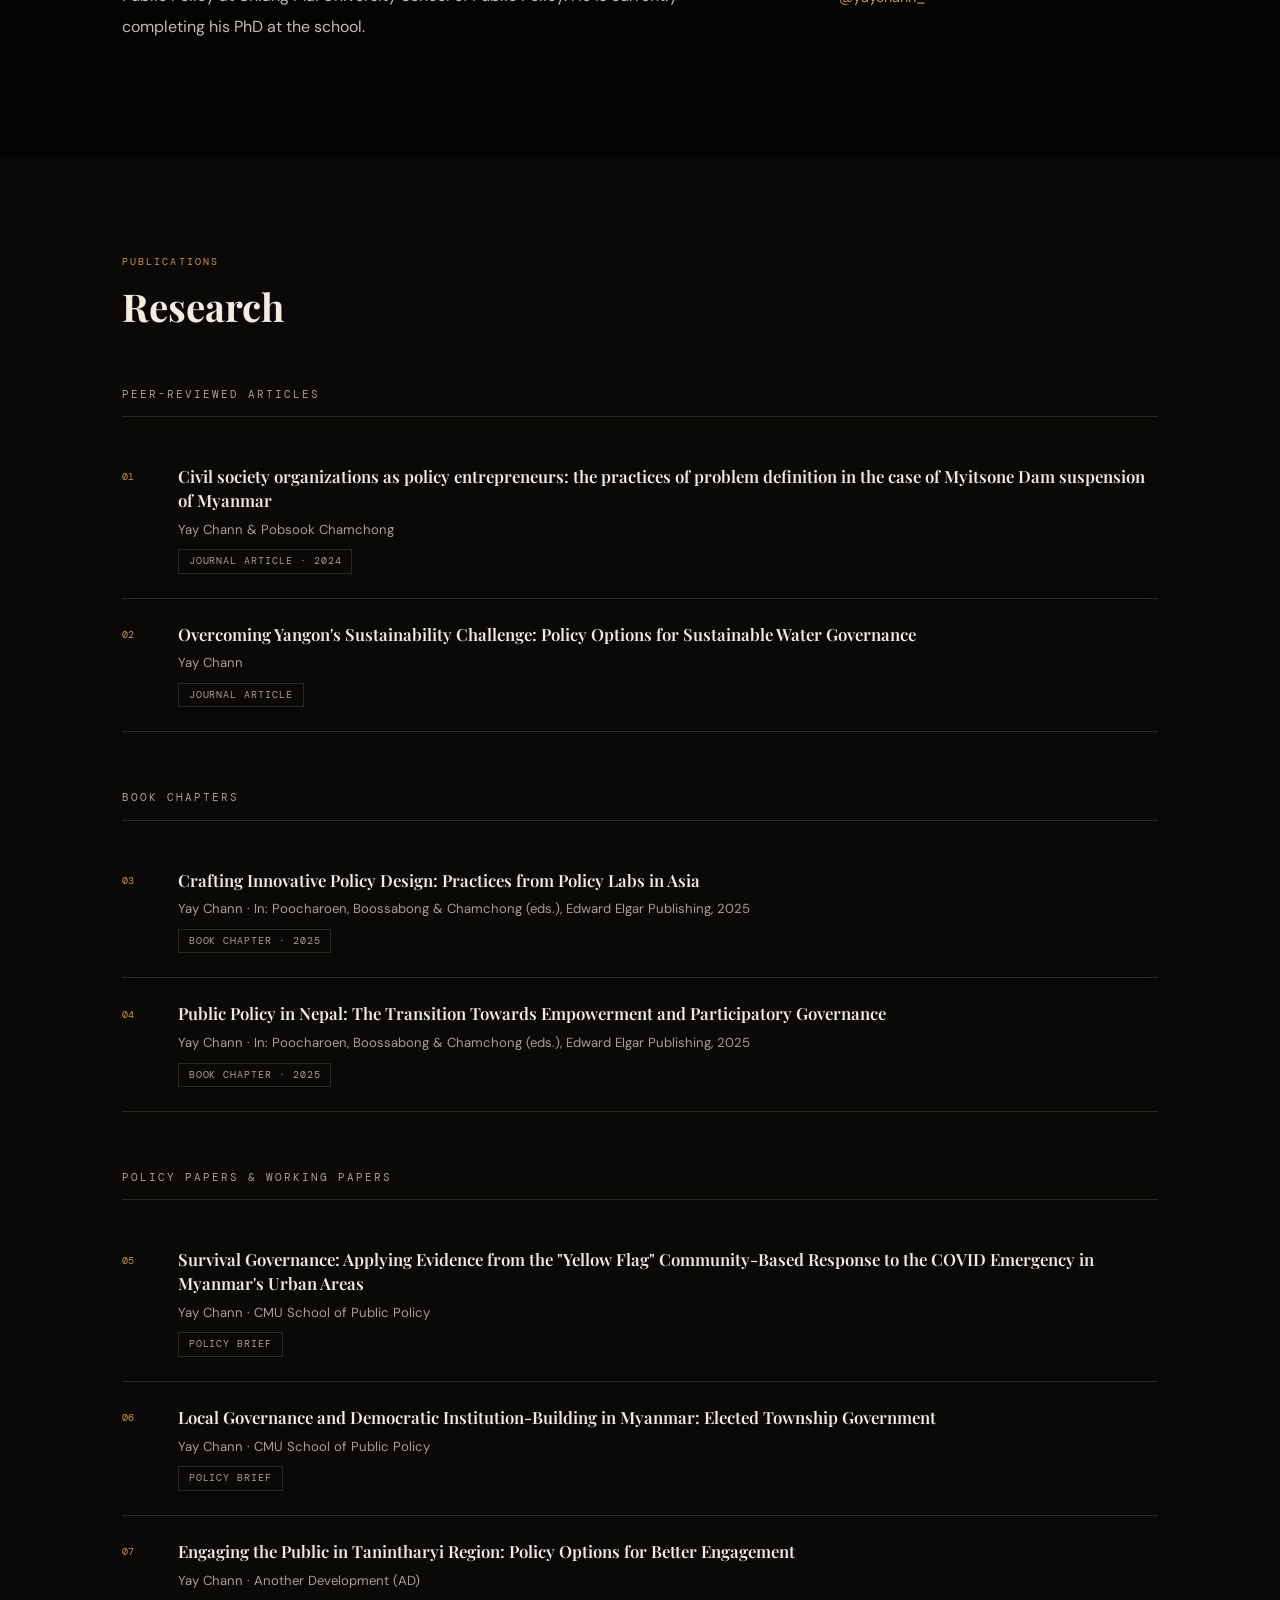
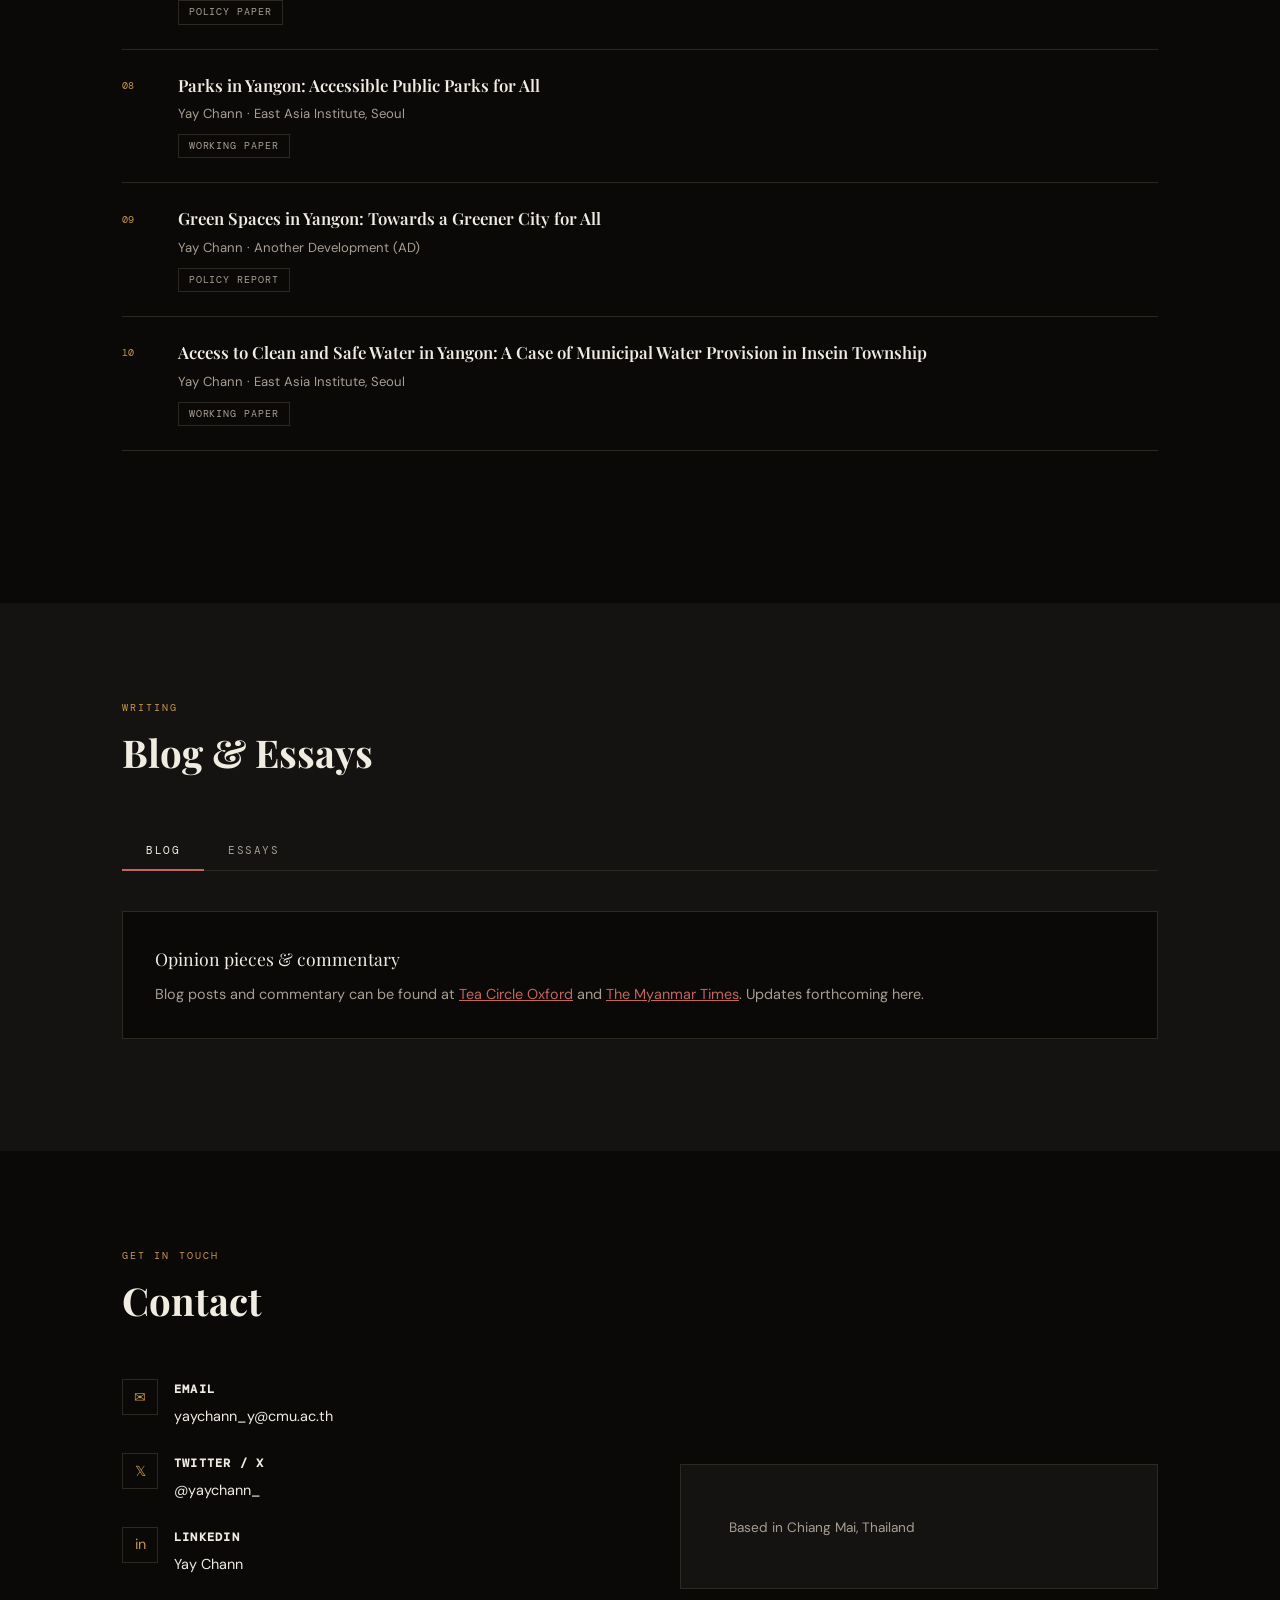
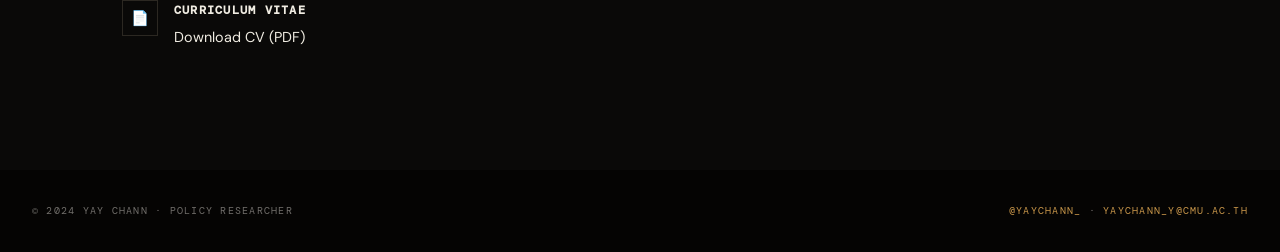
==== commit e92538c7: "Switch site to black/dark theme" ====
--- a/index.html
+++ b/index.html
@@ -9,13 +9,13 @@
     *, *::before, *::after { box-sizing: border-box; margin: 0; padding: 0; }
 
     :root {
-      --ink: #1a1410;
-      --paper: #f5f0e8;
+      --ink: #f0ece2;
+      --paper: #0a0908;
       --warm: #c8964a;
-      --accent: #8b3a3a;
-      --muted: #7a7065;
-      --light: #ede8de;
-      --border: #d4cfc4;
+      --accent: #c1665c;
+      --muted: #a89e92;
+      --light: #141311;
+      --border: #2c2822;
     }
 
     html { scroll-behavior: smooth; }
@@ -31,7 +31,7 @@
     /* ─── NAV ─── */
     nav {
       position: fixed; top: 0; left: 0; right: 0; z-index: 100;
-      background: rgba(245,240,232,0.95);
+      background: rgba(10,9,8,0.92);
       backdrop-filter: blur(8px);
       border-bottom: 1px solid var(--border);
       padding: 0 2rem;
@@ -134,7 +134,7 @@
       font-family: 'Playfair Display', serif;
       font-size: clamp(8rem, 14vw, 16rem);
       font-weight: 700;
-      color: rgba(139,58,58,0.08);
+      color: rgba(200,150,74,0.10);
       letter-spacing: -0.05em;
       line-height: 1;
       user-select: none;
@@ -177,9 +177,8 @@
     }
 
     /* ─── ABOUT ─── */
-    #about { background: var(--ink); color: var(--paper); }
+    #about { background: #050403; color: var(--ink); }
     #about .section-label { color: var(--warm); }
-    #about .section-title { color: var(--paper); }
     .about-grid { display: grid; grid-template-columns: 2fr 1fr; gap: 5rem; align-items: start; }
     .about-text p { color: rgba(245,240,232,0.78); line-height: 1.9; margin-bottom: 1.2rem; }
     .about-text a { color: var(--warm); text-decoration: none; }
@@ -312,7 +311,7 @@
 
     /* ─── FOOTER ─── */
     footer {
-      background: var(--ink);
+      background: #050403;
       color: rgba(245,240,232,0.45);
       padding: 2rem;
       display: flex; justify-content: space-between; align-items: center;
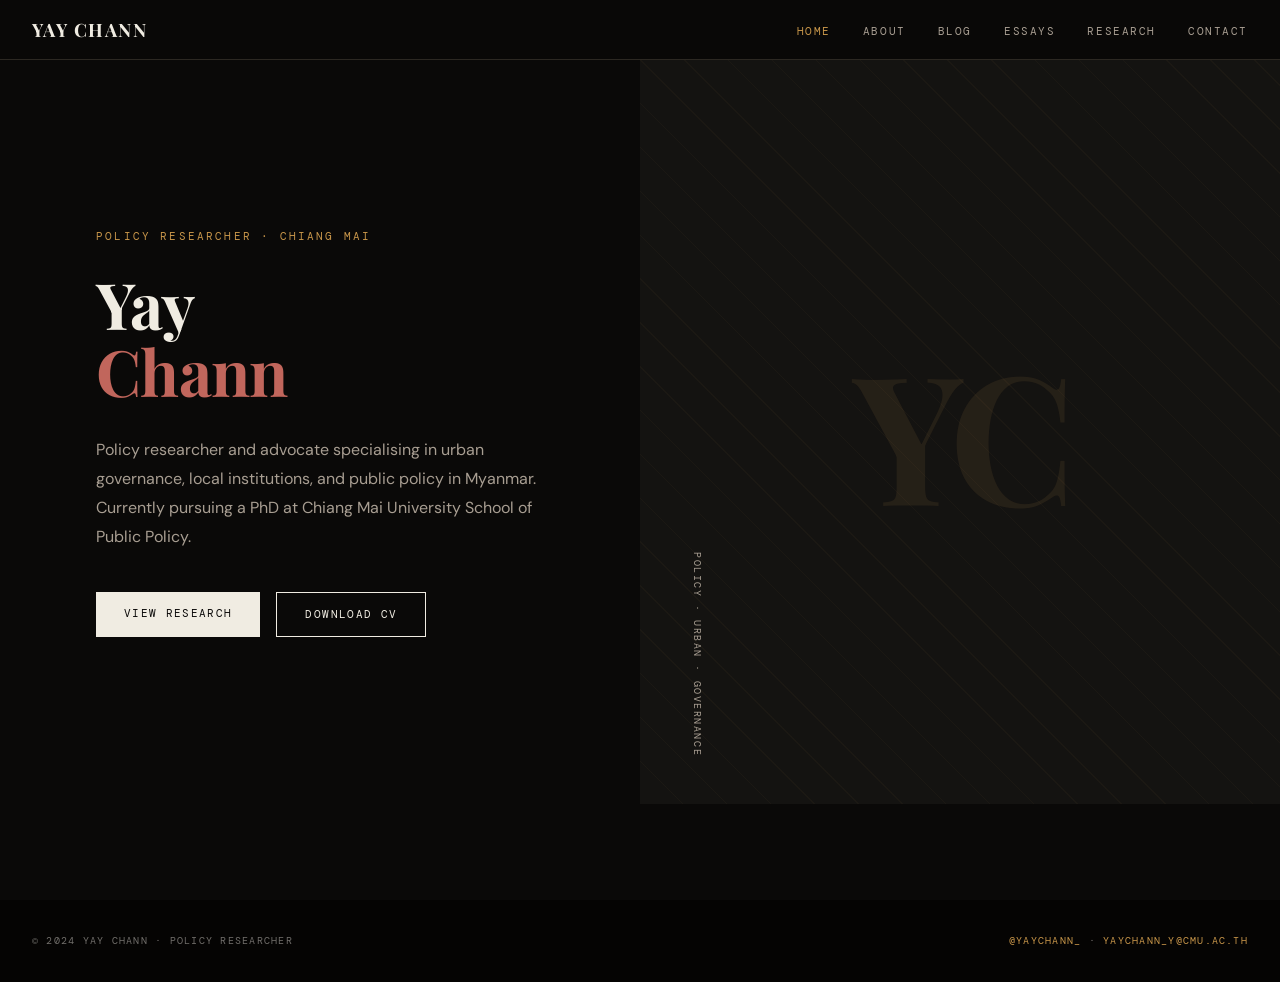
==== commit 492ea276: "Link Home to root instead of index.html so the URL stays clean - href="/" resolves to index.html on " ====
--- a/index.html
+++ b/index.html
@@ -5,355 +5,20 @@
   <meta name="viewport" content="width=device-width, initial-scale=1.0"/>
   <title>Yay Chann</title>
   <link href="https://fonts.googleapis.com/css2?family=Playfair+Display:wght@400;600;700&family=DM+Sans:wght@300;400;500&family=DM+Mono:wght@400;500&display=swap" rel="stylesheet"/>
-  <style>
-    *, *::before, *::after { box-sizing: border-box; margin: 0; padding: 0; }
-
-    :root {
-      --ink: #f0ece2;
-      --paper: #0a0908;
-      --warm: #c8964a;
-      --accent: #c1665c;
-      --muted: #a89e92;
-      --light: #141311;
-      --border: #2c2822;
-    }
-
-    html { scroll-behavior: smooth; }
-
-    body {
-      font-family: 'DM Sans', sans-serif;
-      background: var(--paper);
-      color: var(--ink);
-      font-size: 16px;
-      line-height: 1.7;
-    }
-
-    /* ─── NAV ─── */
-    nav {
-      position: fixed; top: 0; left: 0; right: 0; z-index: 100;
-      background: rgba(10,9,8,0.92);
-      backdrop-filter: blur(8px);
-      border-bottom: 1px solid var(--border);
-      padding: 0 2rem;
-      display: flex; align-items: center; justify-content: space-between;
-      height: 60px;
-    }
-    .nav-brand {
-      font-family: 'Playfair Display', serif;
-      font-size: 1.15rem;
-      font-weight: 700;
-      letter-spacing: 0.08em;
-      text-transform: uppercase;
-      color: var(--ink);
-      text-decoration: none;
-    }
-    .nav-links { display: flex; gap: 2rem; list-style: none; }
-    .nav-links a {
-      font-family: 'DM Mono', monospace;
-      font-size: 0.7rem;
-      letter-spacing: 0.14em;
-      text-transform: uppercase;
-      color: var(--muted);
-      text-decoration: none;
-      transition: color 0.2s;
-    }
-    .nav-links a:hover { color: var(--accent); }
-
-    .hamburger { display: none; flex-direction: column; gap: 5px; cursor: pointer; }
-    .hamburger span { width: 24px; height: 2px; background: var(--ink); transition: 0.3s; }
-
-    /* ─── HERO ─── */
-    #home {
-      min-height: 100vh;
-      display: grid;
-      grid-template-columns: 1fr 1fr;
-      padding-top: 60px;
-    }
-    .hero-text {
-      display: flex; flex-direction: column; justify-content: center;
-      padding: 5rem 4rem 5rem 6rem;
-    }
-    .hero-eyebrow {
-      font-family: 'DM Mono', monospace;
-      font-size: 0.68rem;
-      letter-spacing: 0.2em;
-      text-transform: uppercase;
-      color: var(--warm);
-      margin-bottom: 1.5rem;
-    }
-    .hero-name {
-      font-family: 'Playfair Display', serif;
-      font-size: clamp(3rem, 5vw, 5.5rem);
-      font-weight: 700;
-      line-height: 1.05;
-      letter-spacing: -0.01em;
-      margin-bottom: 2rem;
-      color: var(--ink);
-    }
-    .hero-name em { color: var(--accent); font-style: normal; }
-    .hero-bio {
-      font-size: 1rem;
-      color: var(--muted);
-      max-width: 480px;
-      line-height: 1.8;
-      margin-bottom: 2.5rem;
-    }
-    .hero-links { display: flex; gap: 1rem; flex-wrap: wrap; }
-    .btn {
-      display: inline-block;
-      font-family: 'DM Mono', monospace;
-      font-size: 0.7rem;
-      letter-spacing: 0.12em;
-      text-transform: uppercase;
-      padding: 0.75rem 1.75rem;
-      text-decoration: none;
-      transition: all 0.2s;
-    }
-    .btn-primary { background: var(--ink); color: var(--paper); }
-    .btn-primary:hover { background: var(--accent); }
-    .btn-outline { border: 1px solid var(--ink); color: var(--ink); }
-    .btn-outline:hover { background: var(--ink); color: var(--paper); }
-
-    .hero-visual {
-      background: var(--light);
-      display: flex; align-items: center; justify-content: center;
-      position: relative; overflow: hidden;
-    }
-    .hero-visual::before {
-      content: '';
-      position: absolute; inset: 0;
-      background: repeating-linear-gradient(
-        45deg,
-        transparent,
-        transparent 30px,
-        rgba(200,150,74,0.04) 30px,
-        rgba(200,150,74,0.04) 31px
-      );
-    }
-    .hero-monogram {
-      font-family: 'Playfair Display', serif;
-      font-size: clamp(8rem, 14vw, 16rem);
-      font-weight: 700;
-      color: rgba(200,150,74,0.10);
-      letter-spacing: -0.05em;
-      line-height: 1;
-      user-select: none;
-      position: relative; z-index: 1;
-    }
-    .hero-tag {
-      position: absolute; bottom: 3rem; left: 3rem;
-      font-family: 'DM Mono', monospace;
-      font-size: 0.65rem;
-      letter-spacing: 0.15em;
-      text-transform: uppercase;
-      color: var(--muted);
-      writing-mode: vertical-rl;
-      text-orientation: mixed;
-    }
-
-    /* ─── SECTION WRAPPER ─── */
-    section { padding: 6rem 0; }
-    .container { max-width: 1100px; margin: 0 auto; padding: 0 2rem; }
-    .section-header { margin-bottom: 3.5rem; }
-    .section-label {
-      font-family: 'DM Mono', monospace;
-      font-size: 0.65rem;
-      letter-spacing: 0.2em;
-      text-transform: uppercase;
-      color: var(--warm);
-      margin-bottom: 0.75rem;
-    }
-    .section-title {
-      font-family: 'Playfair Display', serif;
-      font-size: clamp(1.8rem, 3vw, 2.5rem);
-      font-weight: 700;
-      color: var(--ink);
-      line-height: 1.2;
-    }
-    hr.divider {
-      border: none;
-      border-top: 1px solid var(--border);
-      margin: 0;
-    }
-
-    /* ─── ABOUT ─── */
-    #about { background: #050403; color: var(--ink); }
-    #about .section-label { color: var(--warm); }
-    .about-grid { display: grid; grid-template-columns: 2fr 1fr; gap: 5rem; align-items: start; }
-    .about-text p { color: rgba(245,240,232,0.78); line-height: 1.9; margin-bottom: 1.2rem; }
-    .about-text a { color: var(--warm); text-decoration: none; }
-    .about-text a:hover { text-decoration: underline; }
-    .about-sidebar {}
-    .sidebar-block { margin-bottom: 2.5rem; }
-    .sidebar-label {
-      font-family: 'DM Mono', monospace;
-      font-size: 0.62rem;
-      letter-spacing: 0.18em;
-      text-transform: uppercase;
-      color: rgba(245,240,232,0.4);
-      margin-bottom: 0.75rem;
-    }
-    .sidebar-value { color: rgba(245,240,232,0.85); font-size: 0.9rem; line-height: 1.7; }
-    .sidebar-value a { color: var(--warm); text-decoration: none; }
-
-    /* ─── RESEARCH ─── */
-    #research { background: var(--paper); }
-    .research-section { margin-bottom: 3.5rem; }
-    .research-section-title {
-      font-family: 'DM Mono', monospace;
-      font-size: 0.7rem;
-      letter-spacing: 0.18em;
-      text-transform: uppercase;
-      color: var(--muted);
-      margin-bottom: 1.5rem;
-      padding-bottom: 0.75rem;
-      border-bottom: 1px solid var(--border);
-    }
-    .pub-card {
-      display: flex; gap: 1.5rem;
-      padding: 1.5rem 0;
-      border-bottom: 1px solid var(--border);
-      text-decoration: none; color: inherit;
-      transition: all 0.2s;
-    }
-    .pub-card:hover { padding-left: 0.5rem; }
-    .pub-num {
-      font-family: 'DM Mono', monospace;
-      font-size: 0.65rem;
-      color: var(--warm);
-      min-width: 2rem;
-      padding-top: 0.2rem;
-    }
-    .pub-content {}
-    .pub-title {
-      font-family: 'Playfair Display', serif;
-      font-size: 1.05rem;
-      font-weight: 600;
-      color: var(--ink);
-      line-height: 1.4;
-      margin-bottom: 0.4rem;
-    }
-    .pub-card:hover .pub-title { color: var(--accent); }
-    .pub-authors {
-      font-size: 0.82rem;
-      color: var(--muted);
-    }
-    .pub-tag {
-      display: inline-block;
-      margin-top: 0.5rem;
-      font-family: 'DM Mono', monospace;
-      font-size: 0.6rem;
-      letter-spacing: 0.1em;
-      text-transform: uppercase;
-      padding: 0.2rem 0.6rem;
-      border: 1px solid var(--border);
-      color: var(--muted);
-    }
-
-    /* ─── BLOG & ESSAYS ─── */
-    #blog-essays { background: var(--light); }
-    .section-tabs { display: flex; gap: 0; margin-bottom: 2.5rem; border-bottom: 1px solid var(--border); }
-    .tab-btn {
-      font-family: 'DM Mono', monospace;
-      font-size: 0.68rem;
-      letter-spacing: 0.14em;
-      text-transform: uppercase;
-      padding: 0.75rem 1.5rem;
-      border: none; background: none; cursor: pointer;
-      color: var(--muted);
-      border-bottom: 2px solid transparent;
-      margin-bottom: -1px;
-      transition: all 0.2s;
-    }
-    .tab-btn.active { color: var(--ink); border-bottom-color: var(--accent); }
-    .tab-content { display: none; }
-    .tab-content.active { display: block; }
-    .placeholder-card {
-      background: var(--paper);
-      border: 1px solid var(--border);
-      padding: 2rem;
-      margin-bottom: 1rem;
-    }
-    .placeholder-card p { color: var(--muted); font-size: 0.9rem; }
-    .placeholder-card .placeholder-title {
-      font-family: 'Playfair Display', serif;
-      font-size: 1.1rem;
-      color: var(--ink);
-      margin-bottom: 0.5rem;
-    }
-
-    /* ─── CONTACT ─── */
-    #contact { background: var(--paper); }
-    .contact-grid { display: grid; grid-template-columns: 1fr 1fr; gap: 5rem; align-items: center; }
-    .contact-text {}
-    .contact-item {
-      display: flex; align-items: flex-start; gap: 1rem;
-      margin-bottom: 1.5rem;
-    }
-    .contact-icon {
-      width: 36px; height: 36px;
-      border: 1px solid var(--border);
-      display: flex; align-items: center; justify-content: center;
-      font-size: 0.9rem; color: var(--warm);
-      flex-shrink: 0;
-    }
-    .contact-detail { font-size: 0.9rem; color: var(--muted); }
-    .contact-detail strong { display: block; color: var(--ink); font-size: 0.78rem; font-family: 'DM Mono', monospace; letter-spacing: 0.1em; text-transform: uppercase; margin-bottom: 0.25rem; }
-    .contact-detail a { color: var(--ink); text-decoration: none; }
-    .contact-detail a:hover { color: var(--accent); }
-    .contact-visual {
-      background: var(--light);
-      padding: 3rem;
-      border: 1px solid var(--border);
-    }
-    .contact-visual p { font-size: 1.3rem; font-family: 'Playfair Display', serif; color: var(--ink); line-height: 1.5; margin-bottom: 1rem; }
-    .contact-visual span { font-size: 0.85rem; color: var(--muted); }
-
-    /* ─── FOOTER ─── */
-    footer {
-      background: #050403;
-      color: rgba(245,240,232,0.45);
-      padding: 2rem;
-      display: flex; justify-content: space-between; align-items: center;
-      flex-wrap: wrap; gap: 1rem;
-    }
-    footer p { font-family: 'DM Mono', monospace; font-size: 0.65rem; letter-spacing: 0.12em; text-transform: uppercase; }
-    footer a { color: var(--warm); text-decoration: none; }
-
-    /* ─── ANIMATIONS ─── */
-    @keyframes fadeUp {
-      from { opacity: 0; transform: translateY(24px); }
-      to   { opacity: 1; transform: translateY(0); }
-    }
-    .hero-eyebrow { animation: fadeUp 0.6s ease both; }
-    .hero-name    { animation: fadeUp 0.6s 0.1s ease both; }
-    .hero-bio     { animation: fadeUp 0.6s 0.2s ease both; }
-    .hero-links   { animation: fadeUp 0.6s 0.3s ease both; }
-
-    /* ─── MOBILE ─── */
-    @media (max-width: 768px) {
-      #home { grid-template-columns: 1fr; }
-      .hero-text { padding: 3rem 1.5rem; }
-      .hero-visual { display: none; }
-      .about-grid { grid-template-columns: 1fr; gap: 2rem; }
-      .contact-grid { grid-template-columns: 1fr; gap: 2rem; }
-      .nav-links { display: none; flex-direction: column; position: absolute; top: 60px; left: 0; right: 0; background: var(--paper); border-bottom: 1px solid var(--border); padding: 1.5rem 2rem; gap: 1.2rem; }
-      .nav-links.open { display: flex; }
-      .hamburger { display: flex; }
-    }
-  </style>
+  <link rel="stylesheet" href="style.css">
 </head>
 <body>
 
 <!-- NAV -->
 <nav>
-  <a href="#home" class="nav-brand">Yay Chann</a>
+  <a href="/" class="nav-brand">Yay Chann</a>
   <ul class="nav-links" id="navLinks">
-    <li><a href="#home">Home</a></li>
-    <li><a href="#about">About</a></li>
-    <li><a href="#research">Research</a></li>
-    <li><a href="#blog-essays">Blog & Essays</a></li>
-    <li><a href="#contact">Contact</a></li>
+    <li><a href="/" class="active">Home</a></li>
+    <li><a href="about.html">About</a></li>
+    <li><a href="blog.html">Blog</a></li>
+    <li><a href="essays.html">Essays</a></li>
+    <li><a href="research.html">Research</a></li>
+    <li><a href="contact.html">Contact</a></li>
   </ul>
   <div class="hamburger" id="hamburger" onclick="toggleNav()">
     <span></span><span></span><span></span>
@@ -369,7 +34,7 @@
       Policy researcher and advocate specialising in urban governance, local institutions, and public policy in Myanmar. Currently pursuing a PhD at Chiang Mai University School of Public Policy.
     </p>
     <div class="hero-links">
-      <a href="#research" class="btn btn-primary">View Research</a>
+      <a href="research.html" class="btn btn-primary">View Research</a>
       <a href="https://drive.google.com/file/d/1ojldmVMosODAYOgsrEKz3R0L86GzcvLx/view?usp=sharing" target="_blank" class="btn btn-outline">Download CV</a>
     </div>
   </div>
@@ -379,255 +44,12 @@
   </div>
 </section>
 
-<hr class="divider"/>
-
-<!-- ABOUT -->
-<section id="about">
-  <div class="container">
-    <div class="section-header">
-      <p class="section-label">Profile</p>
-      <h2 class="section-title">About</h2>
-    </div>
-    <div class="about-grid">
-      <div class="about-text">
-        <p>
-          <a href="https://www.linkedin.com/in/yay-chann-a39a76128/" target="_blank">Yay Chann</a> is a policy researcher and devoted policy advocate, who worked as a senior policy analyst at <a href="https://www.anotherdevelopment.org/" target="_blank">Another Development (AD)</a>, a local policy think tank, and also worked as a research assistant at <a href="https://spp.cmu.ac.th/" target="_blank">Chiang Mai University School of Public Policy</a>, Thailand and Forest Research Institute, Nay Pyi Taw, Myanmar.
-        </p>
-        <p>
-          He has experience in policy analysis, urban, and local governance research and advocacy. As a policy researcher, he contributed three policy papers for his organisation — AD, <a href="http://www.eai.or.kr/main/english/publication_01_view.asp?intSeq=10289&board=eng_report&keyword_option=&keyword=&more=" target="_blank">one working paper</a> for East Asia Institute in Seoul, Korea, and <a href="https://spp.cmu.ac.th/category/policy-briefs/" target="_blank">three policy briefs</a> for Chiang Mai University School of Public Policy, Thailand.
-        </p>
-        <p>
-          His opinion pieces can also be found at <a href="https://teacircleoxford.com/" target="_blank">Tea Circle Oxford</a> and <a href="https://www.mmtimes.com/news/concreting-over-yangon.html" target="_blank">The Myanmar Times</a>. <a href="https://commsconsult.cmail20.com/t/ViewEmail/r/7F933731D40772742540EF23F30FEDED/2A3A11350001B3368BD4C707EBCCB890?fbclid=IwAR0ArLGwkikZLoQCvD3XcJHxVD4Vylaw7nODwmAvqKGjN_dZTASOxbIvC0s" target="_blank">More than 15 media outlets</a> including the <a href="https://www.weforum.org/agenda/2020/01/myanmar-public-space/" target="_blank">World Economic Forum</a> covered his research findings on green spaces in Yangon; his work was also discussed at a public debate hosted by <a href="https://www.ispmyanmar.com/" target="_blank">the Institute for Strategy and Policy</a>, Myanmar.
-        </p>
-        <p>
-          He studied Research Studies at Yangon University of Economics, and holds an M.A. in Public Policy at Chiang Mai University School of Public Policy. He is currently completing his PhD at the school.
-        </p>
-      </div>
-      <div class="about-sidebar">
-        <div class="sidebar-block">
-          <p class="sidebar-label">Education</p>
-          <p class="sidebar-value">PhD Candidate, Public Policy<br/>Chiang Mai University</p>
-        </div>
-        <div class="sidebar-block">
-          <p class="sidebar-label">Previous</p>
-          <p class="sidebar-value">M.A. Public Policy<br/>Chiang Mai University<br/><br/>B.A. Research Studies<br/>Yangon University of Economics</p>
-        </div>
-        <div class="sidebar-block">
-          <p class="sidebar-label">Affiliations</p>
-          <p class="sidebar-value">
-            <a href="https://www.anotherdevelopment.org/" target="_blank">Another Development (AD)</a><br/>
-            <a href="https://spp.cmu.ac.th/" target="_blank">CMU School of Public Policy</a>
-          </p>
-        </div>
-        <div class="sidebar-block">
-          <p class="sidebar-label">Twitter / X</p>
-          <p class="sidebar-value"><a href="https://twitter.com/yaychann_" target="_blank">@yaychann_</a></p>
-        </div>
-      </div>
-    </div>
-  </div>
-</section>
-
-<!-- RESEARCH -->
-<section id="research">
-  <div class="container">
-    <div class="section-header">
-      <p class="section-label">Publications</p>
-      <h2 class="section-title">Research</h2>
-    </div>
-
-    <div class="research-section">
-      <p class="research-section-title">Peer-Reviewed Articles</p>
-
-      <a href="https://www.tandfonline.com/doi/full/10.1080/17516234.2024.2403042?af=R" target="_blank" class="pub-card">
-        <span class="pub-num">01</span>
-        <div class="pub-content">
-          <p class="pub-title">Civil society organizations as policy entrepreneurs: the practices of problem definition in the case of Myitsone Dam suspension of Myanmar</p>
-          <p class="pub-authors">Yay Chann &amp; Pobsook Chamchong</p>
-          <span class="pub-tag">Journal Article · 2024</span>
-        </div>
-      </a>
-
-      <a href="https://so05.tci-thaijo.org/index.php/pajournal/article/view/270717" target="_blank" class="pub-card">
-        <span class="pub-num">02</span>
-        <div class="pub-content">
-          <p class="pub-title">Overcoming Yangon's Sustainability Challenge: Policy Options for Sustainable Water Governance</p>
-          <p class="pub-authors">Yay Chann</p>
-          <span class="pub-tag">Journal Article</span>
-        </div>
-      </a>
-    </div>
-
-    <div class="research-section">
-      <p class="research-section-title">Book Chapters</p>
-
-      <a href="https://www.elgaronline.com/edcollchap/book/9781035319602/chapter10.xml" target="_blank" class="pub-card">
-        <span class="pub-num">03</span>
-        <div class="pub-content">
-          <p class="pub-title">Crafting Innovative Policy Design: Practices from Policy Labs in Asia</p>
-          <p class="pub-authors">Yay Chann · In: Poocharoen, Boossabong &amp; Chamchong (eds.), Edward Elgar Publishing, 2025</p>
-          <span class="pub-tag">Book Chapter · 2025</span>
-        </div>
-      </a>
-
-      <a href="https://www.elgaronline.com/edcollchap/book/9781035319602/chapter31.xml" target="_blank" class="pub-card">
-        <span class="pub-num">04</span>
-        <div class="pub-content">
-          <p class="pub-title">Public Policy in Nepal: The Transition Towards Empowerment and Participatory Governance</p>
-          <p class="pub-authors">Yay Chann · In: Poocharoen, Boossabong &amp; Chamchong (eds.), Edward Elgar Publishing, 2025</p>
-          <span class="pub-tag">Book Chapter · 2025</span>
-        </div>
-      </a>
-    </div>
-
-    <div class="research-section">
-      <p class="research-section-title">Policy Papers &amp; Working Papers</p>
-
-      <a href="https://spp.cmu.ac.th/summer-fellowship-program-2021-survival-governance-applying-evidence-from-the-yellow-flag-community-based-response-to-the-covid-emergency-in-myanmars-urban-areas-for-futur/" target="_blank" class="pub-card">
-        <span class="pub-num">05</span>
-        <div class="pub-content">
-          <p class="pub-title">Survival Governance: Applying Evidence from the "Yellow Flag" Community-Based Response to the COVID Emergency in Myanmar's Urban Areas</p>
-          <p class="pub-authors">Yay Chann · CMU School of Public Policy</p>
-          <span class="pub-tag">Policy Brief</span>
-        </div>
-      </a>
-
-      <a href="https://spp.cmu.ac.th/summer-fellowship-program-2021-local-governance-and-democratic-institution-building-in-myanmar-elected-township-government/" target="_blank" class="pub-card">
-        <span class="pub-num">06</span>
-        <div class="pub-content">
-          <p class="pub-title">Local Governance and Democratic Institution-Building in Myanmar: Elected Township Government</p>
-          <p class="pub-authors">Yay Chann · CMU School of Public Policy</p>
-          <span class="pub-tag">Policy Brief</span>
-        </div>
-      </a>
-
-      <a href="https://idl-bnc-idrc.dspacedirect.org/handle/10625/60775" target="_blank" class="pub-card">
-        <span class="pub-num">07</span>
-        <div class="pub-content">
-          <p class="pub-title">Engaging the Public in Tanintharyi Region: Policy Options for Better Engagement</p>
-          <p class="pub-authors">Yay Chann · Another Development (AD)</p>
-          <span class="pub-tag">Policy Paper</span>
-        </div>
-      </a>
-
-      <a href="http://www.eai.or.kr/main/english/publication_01_view.asp?intSeq=10289&board=eng_report&keyword_option=&keyword=&more=" target="_blank" class="pub-card">
-        <span class="pub-num">08</span>
-        <div class="pub-content">
-          <p class="pub-title">Parks in Yangon: Accessible Public Parks for All</p>
-          <p class="pub-authors">Yay Chann · East Asia Institute, Seoul</p>
-          <span class="pub-tag">Working Paper</span>
-        </div>
-      </a>
-
-      <a href="https://themimu.info/sites/themimu.info/files/documents/Report_Green_Space_in_Yangon_Towards_Greener_City_for_All_ENG.pdf" target="_blank" class="pub-card">
-        <span class="pub-num">09</span>
-        <div class="pub-content">
-          <p class="pub-title">Green Spaces in Yangon: Towards a Greener City for All</p>
-          <p class="pub-authors">Yay Chann · Another Development (AD)</p>
-          <span class="pub-tag">Policy Report</span>
-        </div>
-      </a>
-
-      <a href="http://www.eai.or.kr/main/english/publication_01_view.asp?intSeq=9935&board=eng_report&keyword_option=&keyword=&more=" target="_blank" class="pub-card">
-        <span class="pub-num">10</span>
-        <div class="pub-content">
-          <p class="pub-title">Access to Clean and Safe Water in Yangon: A Case of Municipal Water Provision in Insein Township</p>
-          <p class="pub-authors">Yay Chann · East Asia Institute, Seoul</p>
-          <span class="pub-tag">Working Paper</span>
-        </div>
-      </a>
-    </div>
-  </div>
-</section>
-
-<!-- BLOG & ESSAYS -->
-<section id="blog-essays">
-  <div class="container">
-    <div class="section-header">
-      <p class="section-label">Writing</p>
-      <h2 class="section-title">Blog &amp; Essays</h2>
-    </div>
-    <div class="section-tabs">
-      <button class="tab-btn active" onclick="switchTab('blog', this)">Blog</button>
-      <button class="tab-btn" onclick="switchTab('essays', this)">Essays</button>
-    </div>
-    <div id="tab-blog" class="tab-content active">
-      <div class="placeholder-card">
-        <p class="placeholder-title">Opinion pieces &amp; commentary</p>
-        <p>Blog posts and commentary can be found at <a href="https://teacircleoxford.com/" target="_blank" style="color:var(--accent)">Tea Circle Oxford</a> and <a href="https://www.mmtimes.com/news/concreting-over-yangon.html" target="_blank" style="color:var(--accent)">The Myanmar Times</a>. Updates forthcoming here.</p>
-      </div>
-    </div>
-    <div id="tab-essays" class="tab-content">
-      <div class="placeholder-card">
-        <p class="placeholder-title">Academic essays &amp; long-form writing</p>
-        <p>Essays and longer academic writings will be listed here. Check back for updates.</p>
-      </div>
-    </div>
-  </div>
-</section>
-
-<!-- CONTACT -->
-<section id="contact">
-  <div class="container">
-    <div class="section-header">
-      <p class="section-label">Get in Touch</p>
-      <h2 class="section-title">Contact</h2>
-    </div>
-    <div class="contact-grid">
-      <div class="contact-text">
-        <div class="contact-item">
-          <div class="contact-icon">✉</div>
-          <div class="contact-detail">
-            <strong>Email</strong>
-            <a href="mailto:yaychann_y@cmu.ac.th">yaychann_y@cmu.ac.th</a>
-          </div>
-        </div>
-        <div class="contact-item">
-          <div class="contact-icon">𝕏</div>
-          <div class="contact-detail">
-            <strong>Twitter / X</strong>
-            <a href="https://twitter.com/yaychann_" target="_blank">@yaychann_</a>
-          </div>
-        </div>
-        <div class="contact-item">
-          <div class="contact-icon">in</div>
-          <div class="contact-detail">
-            <strong>LinkedIn</strong>
-            <a href="https://www.linkedin.com/in/yay-chann-a39a76128/" target="_blank">Yay Chann</a>
-          </div>
-        </div>
-        <div class="contact-item">
-          <div class="contact-icon">📄</div>
-          <div class="contact-detail">
-            <strong>Curriculum Vitae</strong>
-            <a href="https://drive.google.com/file/d/1ojldmVMosODAYOgsrEKz3R0L86GzcvLx/view?usp=sharing" target="_blank">Download CV (PDF)</a>
-          </div>
-        </div>
-      </div>
-      <div class="contact-visual">
-        <span>Based in Chiang Mai, Thailand</span>
-      </div>
-    </div>
-  </div>
-</section>
-
 <!-- FOOTER -->
 <footer>
   <p>© 2024 Yay Chann · Policy Researcher</p>
   <p><a href="https://twitter.com/yaychann_" target="_blank">@yaychann_</a> · <a href="mailto:yaychann_y@cmu.ac.th">yaychann_y@cmu.ac.th</a></p>
 </footer>
 
-<script>
-  function toggleNav() {
-    document.getElementById('navLinks').classList.toggle('open');
-  }
-  function switchTab(tab, btn) {
-    document.querySelectorAll('.tab-btn').forEach(b => b.classList.remove('active'));
-    document.querySelectorAll('.tab-content').forEach(c => c.classList.remove('active'));
-    btn.classList.add('active');
-    document.getElementById('tab-' + tab).classList.add('active');
-  }
-</script>
+<script src="script.js"></script>
 </body>
 </html>
-
--- a/style.css
+++ b/style.css
@@ -0,0 +1,313 @@
+*, *::before, *::after { box-sizing: border-box; margin: 0; padding: 0; }
+
+:root {
+  --ink: #f0ece2;
+  --paper: #0a0908;
+  --warm: #c8964a;
+  --accent: #c1665c;
+  --muted: #a89e92;
+  --light: #141311;
+  --border: #2c2822;
+}
+
+html { scroll-behavior: smooth; }
+
+body {
+  font-family: 'DM Sans', sans-serif;
+  background: var(--paper);
+  color: var(--ink);
+  font-size: 16px;
+  line-height: 1.7;
+}
+
+/* ─── NAV ─── */
+nav {
+  position: fixed; top: 0; left: 0; right: 0; z-index: 100;
+  background: rgba(10,9,8,0.92);
+  backdrop-filter: blur(8px);
+  border-bottom: 1px solid var(--border);
+  padding: 0 2rem;
+  display: flex; align-items: center; justify-content: space-between;
+  height: 60px;
+}
+.nav-brand {
+  font-family: 'Playfair Display', serif;
+  font-size: 1.15rem;
+  font-weight: 700;
+  letter-spacing: 0.08em;
+  text-transform: uppercase;
+  color: var(--ink);
+  text-decoration: none;
+}
+.nav-links { display: flex; gap: 2rem; list-style: none; }
+.nav-links a {
+  font-family: 'DM Mono', monospace;
+  font-size: 0.7rem;
+  letter-spacing: 0.14em;
+  text-transform: uppercase;
+  color: var(--muted);
+  text-decoration: none;
+  transition: color 0.2s;
+}
+.nav-links a:hover { color: var(--accent); }
+.nav-links a.active { color: var(--warm); }
+
+.hamburger { display: none; flex-direction: column; gap: 5px; cursor: pointer; }
+.hamburger span { width: 24px; height: 2px; background: var(--ink); transition: 0.3s; }
+
+/* ─── HERO (home page) ─── */
+#home {
+  min-height: 100vh;
+  display: grid;
+  grid-template-columns: 1fr 1fr;
+  padding-top: 60px;
+}
+.hero-text {
+  display: flex; flex-direction: column; justify-content: center;
+  padding: 5rem 4rem 5rem 6rem;
+}
+.hero-eyebrow {
+  font-family: 'DM Mono', monospace;
+  font-size: 0.68rem;
+  letter-spacing: 0.2em;
+  text-transform: uppercase;
+  color: var(--warm);
+  margin-bottom: 1.5rem;
+}
+.hero-name {
+  font-family: 'Playfair Display', serif;
+  font-size: clamp(3rem, 5vw, 5.5rem);
+  font-weight: 700;
+  line-height: 1.05;
+  letter-spacing: -0.01em;
+  margin-bottom: 2rem;
+  color: var(--ink);
+}
+.hero-name em { color: var(--accent); font-style: normal; }
+.hero-bio {
+  font-size: 1rem;
+  color: var(--muted);
+  max-width: 480px;
+  line-height: 1.8;
+  margin-bottom: 2.5rem;
+}
+.hero-links { display: flex; gap: 1rem; flex-wrap: wrap; }
+.btn {
+  display: inline-block;
+  font-family: 'DM Mono', monospace;
+  font-size: 0.7rem;
+  letter-spacing: 0.12em;
+  text-transform: uppercase;
+  padding: 0.75rem 1.75rem;
+  text-decoration: none;
+  transition: all 0.2s;
+}
+.btn-primary { background: var(--ink); color: var(--paper); }
+.btn-primary:hover { background: var(--accent); }
+.btn-outline { border: 1px solid var(--ink); color: var(--ink); }
+.btn-outline:hover { background: var(--ink); color: var(--paper); }
+
+.hero-visual {
+  background: var(--light);
+  display: flex; align-items: center; justify-content: center;
+  position: relative; overflow: hidden;
+}
+.hero-visual::before {
+  content: '';
+  position: absolute; inset: 0;
+  background: repeating-linear-gradient(
+    45deg,
+    transparent,
+    transparent 30px,
+    rgba(200,150,74,0.04) 30px,
+    rgba(200,150,74,0.04) 31px
+  );
+}
+.hero-monogram {
+  font-family: 'Playfair Display', serif;
+  font-size: clamp(8rem, 14vw, 16rem);
+  font-weight: 700;
+  color: rgba(200,150,74,0.10);
+  letter-spacing: -0.05em;
+  line-height: 1;
+  user-select: none;
+  position: relative; z-index: 1;
+}
+.hero-tag {
+  position: absolute; bottom: 3rem; left: 3rem;
+  font-family: 'DM Mono', monospace;
+  font-size: 0.65rem;
+  letter-spacing: 0.15em;
+  text-transform: uppercase;
+  color: var(--muted);
+  writing-mode: vertical-rl;
+  text-orientation: mixed;
+}
+
+/* ─── SECTION WRAPPER (all pages) ─── */
+section { padding: 6rem 0; }
+.container { max-width: 1100px; margin: 0 auto; padding: 0 2rem; }
+.section-header { margin-bottom: 3.5rem; }
+.section-label {
+  font-family: 'DM Mono', monospace;
+  font-size: 0.65rem;
+  letter-spacing: 0.2em;
+  text-transform: uppercase;
+  color: var(--warm);
+  margin-bottom: 0.75rem;
+}
+.section-title {
+  font-family: 'Playfair Display', serif;
+  font-size: clamp(1.8rem, 3vw, 2.5rem);
+  font-weight: 700;
+  color: var(--ink);
+  line-height: 1.2;
+}
+
+/* ─── ABOUT ─── */
+#about { background: #050403; color: var(--ink); }
+#about .section-label { color: var(--warm); }
+.about-grid { display: grid; grid-template-columns: 2fr 1fr; gap: 5rem; align-items: start; }
+.about-text p { color: rgba(245,240,232,0.78); line-height: 1.9; margin-bottom: 1.2rem; }
+.about-text a { color: var(--warm); text-decoration: none; }
+.about-text a:hover { text-decoration: underline; }
+.sidebar-block { margin-bottom: 2.5rem; }
+.sidebar-label {
+  font-family: 'DM Mono', monospace;
+  font-size: 0.62rem;
+  letter-spacing: 0.18em;
+  text-transform: uppercase;
+  color: rgba(245,240,232,0.4);
+  margin-bottom: 0.75rem;
+}
+.sidebar-value { color: rgba(245,240,232,0.85); font-size: 0.9rem; line-height: 1.7; }
+.sidebar-value a { color: var(--warm); text-decoration: none; }
+
+/* ─── RESEARCH ─── */
+#research { background: var(--paper); }
+.research-section { margin-bottom: 3.5rem; }
+.research-section-title {
+  font-family: 'DM Mono', monospace;
+  font-size: 0.7rem;
+  letter-spacing: 0.18em;
+  text-transform: uppercase;
+  color: var(--muted);
+  margin-bottom: 1.5rem;
+  padding-bottom: 0.75rem;
+  border-bottom: 1px solid var(--border);
+}
+.pub-card {
+  display: flex; gap: 1.5rem;
+  padding: 1.5rem 0;
+  border-bottom: 1px solid var(--border);
+  text-decoration: none; color: inherit;
+  transition: all 0.2s;
+}
+.pub-card:hover { padding-left: 0.5rem; }
+.pub-num {
+  font-family: 'DM Mono', monospace;
+  font-size: 0.65rem;
+  color: var(--warm);
+  min-width: 2rem;
+  padding-top: 0.2rem;
+}
+.pub-title {
+  font-family: 'Playfair Display', serif;
+  font-size: 1.05rem;
+  font-weight: 600;
+  color: var(--ink);
+  line-height: 1.4;
+  margin-bottom: 0.4rem;
+}
+.pub-card:hover .pub-title { color: var(--accent); }
+.pub-authors {
+  font-size: 0.82rem;
+  color: var(--muted);
+}
+.pub-tag {
+  display: inline-block;
+  margin-top: 0.5rem;
+  font-family: 'DM Mono', monospace;
+  font-size: 0.6rem;
+  letter-spacing: 0.1em;
+  text-transform: uppercase;
+  padding: 0.2rem 0.6rem;
+  border: 1px solid var(--border);
+  color: var(--muted);
+}
+
+/* ─── BLOG / ESSAYS ─── */
+#blog, #essays { background: var(--light); }
+.placeholder-card {
+  background: var(--paper);
+  border: 1px solid var(--border);
+  padding: 2rem;
+  margin-bottom: 1rem;
+}
+.placeholder-card p { color: var(--muted); font-size: 0.9rem; }
+.placeholder-card .placeholder-title {
+  font-family: 'Playfair Display', serif;
+  font-size: 1.1rem;
+  color: var(--ink);
+  margin-bottom: 0.5rem;
+}
+.placeholder-card a { color: var(--accent); }
+
+/* ─── CONTACT ─── */
+#contact { background: var(--paper); }
+.contact-grid { display: grid; grid-template-columns: 1fr 1fr; gap: 5rem; align-items: center; }
+.contact-item {
+  display: flex; align-items: flex-start; gap: 1rem;
+  margin-bottom: 1.5rem;
+}
+.contact-icon {
+  width: 36px; height: 36px;
+  border: 1px solid var(--border);
+  display: flex; align-items: center; justify-content: center;
+  font-size: 0.9rem; color: var(--warm);
+  flex-shrink: 0;
+}
+.contact-detail { font-size: 0.9rem; color: var(--muted); }
+.contact-detail strong { display: block; color: var(--ink); font-size: 0.78rem; font-family: 'DM Mono', monospace; letter-spacing: 0.1em; text-transform: uppercase; margin-bottom: 0.25rem; }
+.contact-detail a { color: var(--ink); text-decoration: none; }
+.contact-detail a:hover { color: var(--accent); }
+.contact-visual {
+  background: var(--light);
+  padding: 3rem;
+  border: 1px solid var(--border);
+}
+.contact-visual p { font-size: 1.3rem; font-family: 'Playfair Display', serif; color: var(--ink); line-height: 1.5; margin-bottom: 1rem; }
+.contact-visual span { font-size: 0.85rem; color: var(--muted); }
+
+/* ─── FOOTER ─── */
+footer {
+  background: #050403;
+  color: rgba(245,240,232,0.45);
+  padding: 2rem;
+  display: flex; justify-content: space-between; align-items: center;
+  flex-wrap: wrap; gap: 1rem;
+}
+footer p { font-family: 'DM Mono', monospace; font-size: 0.65rem; letter-spacing: 0.12em; text-transform: uppercase; }
+footer a { color: var(--warm); text-decoration: none; }
+
+/* ─── ANIMATIONS ─── */
+@keyframes fadeUp {
+  from { opacity: 0; transform: translateY(24px); }
+  to   { opacity: 1; transform: translateY(0); }
+}
+.hero-eyebrow { animation: fadeUp 0.6s ease both; }
+.hero-name    { animation: fadeUp 0.6s 0.1s ease both; }
+.hero-bio     { animation: fadeUp 0.6s 0.2s ease both; }
+.hero-links   { animation: fadeUp 0.6s 0.3s ease both; }
+
+/* ─── MOBILE ─── */
+@media (max-width: 768px) {
+  #home { grid-template-columns: 1fr; }
+  .hero-text { padding: 3rem 1.5rem; }
+  .hero-visual { display: none; }
+  .about-grid { grid-template-columns: 1fr; gap: 2rem; }
+  .contact-grid { grid-template-columns: 1fr; gap: 2rem; }
+  .nav-links { display: none; flex-direction: column; position: absolute; top: 60px; left: 0; right: 0; background: var(--paper); border-bottom: 1px solid var(--border); padding: 1.5rem 2rem; gap: 1.2rem; }
+  .nav-links.open { display: flex; }
+  .hamburger { display: flex; }
+}
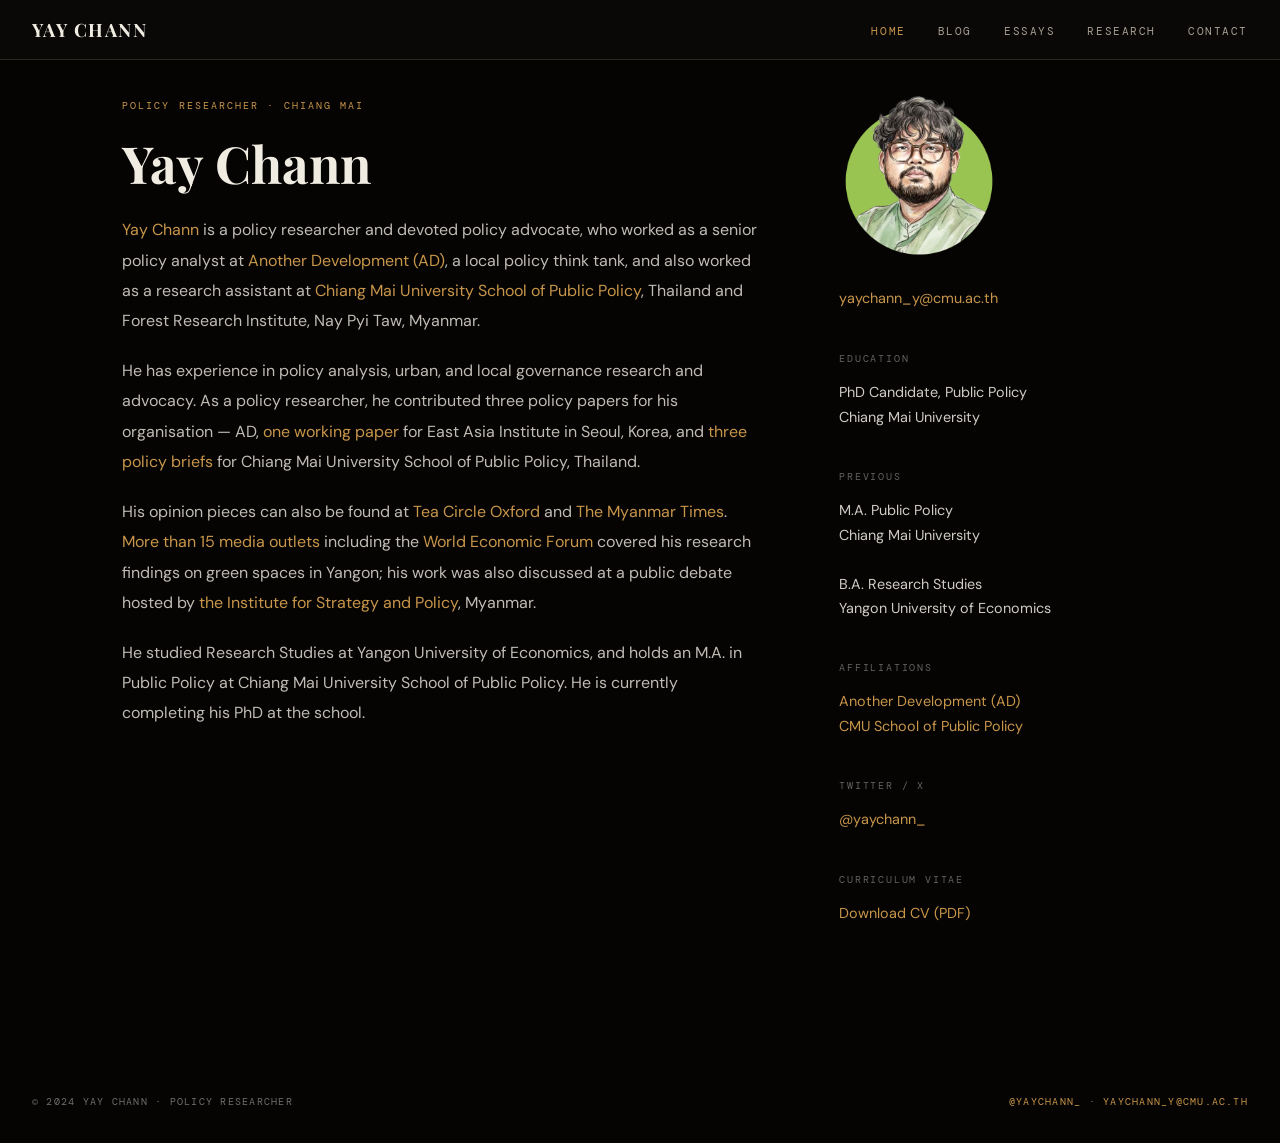
==== commit 31164e3d: "Merge Home and About into one bio-style landing page - Following the elisaxchen.github.io reference:" ====
--- a/index.html
+++ b/index.html
@@ -14,7 +14,6 @@
   <a href="/" class="nav-brand">Yay Chann</a>
   <ul class="nav-links" id="navLinks">
     <li><a href="/" class="active">Home</a></li>
-    <li><a href="about.html">About</a></li>
     <li><a href="blog.html">Blog</a></li>
     <li><a href="essays.html">Essays</a></li>
     <li><a href="research.html">Research</a></li>
@@ -25,22 +24,54 @@
   </div>
 </nav>
 
-<!-- HERO -->
-<section id="home">
-  <div class="hero-text">
-    <p class="hero-eyebrow">Policy Researcher · Chiang Mai</p>
-    <h1 class="hero-name">Yay<br/><em>Chann</em></h1>
-    <p class="hero-bio">
-      Policy researcher and advocate specialising in urban governance, local institutions, and public policy in Myanmar. Currently pursuing a PhD at Chiang Mai University School of Public Policy.
-    </p>
-    <div class="hero-links">
-      <a href="research.html" class="btn btn-primary">View Research</a>
-      <a href="https://drive.google.com/file/d/1ojldmVMosODAYOgsrEKz3R0L86GzcvLx/view?usp=sharing" target="_blank" class="btn btn-outline">Download CV</a>
+<!-- HOME / PROFILE -->
+<section id="about">
+  <div class="container">
+    <div class="about-grid">
+      <div class="about-text">
+        <p class="section-label">Policy Researcher · Chiang Mai</p>
+        <h1 class="profile-name">Yay Chann</h1>
+        <p>
+          <a href="https://www.linkedin.com/in/yay-chann-a39a76128/" target="_blank">Yay Chann</a> is a policy researcher and devoted policy advocate, who worked as a senior policy analyst at <a href="https://www.anotherdevelopment.org/" target="_blank">Another Development (AD)</a>, a local policy think tank, and also worked as a research assistant at <a href="https://spp.cmu.ac.th/" target="_blank">Chiang Mai University School of Public Policy</a>, Thailand and Forest Research Institute, Nay Pyi Taw, Myanmar.
+        </p>
+        <p>
+          He has experience in policy analysis, urban, and local governance research and advocacy. As a policy researcher, he contributed three policy papers for his organisation — AD, <a href="http://www.eai.or.kr/main/english/publication_01_view.asp?intSeq=10289&board=eng_report&keyword_option=&keyword=&more=" target="_blank">one working paper</a> for East Asia Institute in Seoul, Korea, and <a href="https://spp.cmu.ac.th/category/policy-briefs/" target="_blank">three policy briefs</a> for Chiang Mai University School of Public Policy, Thailand.
+        </p>
+        <p>
+          His opinion pieces can also be found at <a href="https://teacircleoxford.com/" target="_blank">Tea Circle Oxford</a> and <a href="https://www.mmtimes.com/news/concreting-over-yangon.html" target="_blank">The Myanmar Times</a>. <a href="https://commsconsult.cmail20.com/t/ViewEmail/r/7F933731D40772742540EF23F30FEDED/2A3A11350001B3368BD4C707EBCCB890?fbclid=IwAR0ArLGwkikZLoQCvD3XcJHxVD4Vylaw7nODwmAvqKGjN_dZTASOxbIvC0s" target="_blank">More than 15 media outlets</a> including the <a href="https://www.weforum.org/agenda/2020/01/myanmar-public-space/" target="_blank">World Economic Forum</a> covered his research findings on green spaces in Yangon; his work was also discussed at a public debate hosted by <a href="https://www.ispmyanmar.com/" target="_blank">the Institute for Strategy and Policy</a>, Myanmar.
+        </p>
+        <p>
+          He studied Research Studies at Yangon University of Economics, and holds an M.A. in Public Policy at Chiang Mai University School of Public Policy. He is currently completing his PhD at the school.
+        </p>
+      </div>
+      <div class="about-sidebar">
+        <img src="assets/profile.png" alt="Yay Chann" class="profile-photo">
+        <p class="profile-email"><a href="mailto:yaychann_y@cmu.ac.th">yaychann_y@cmu.ac.th</a></p>
+        <div class="sidebar-block">
+          <p class="sidebar-label">Education</p>
+          <p class="sidebar-value">PhD Candidate, Public Policy<br/>Chiang Mai University</p>
+        </div>
+        <div class="sidebar-block">
+          <p class="sidebar-label">Previous</p>
+          <p class="sidebar-value">M.A. Public Policy<br/>Chiang Mai University<br/><br/>B.A. Research Studies<br/>Yangon University of Economics</p>
+        </div>
+        <div class="sidebar-block">
+          <p class="sidebar-label">Affiliations</p>
+          <p class="sidebar-value">
+            <a href="https://www.anotherdevelopment.org/" target="_blank">Another Development (AD)</a><br/>
+            <a href="https://spp.cmu.ac.th/" target="_blank">CMU School of Public Policy</a>
+          </p>
+        </div>
+        <div class="sidebar-block">
+          <p class="sidebar-label">Twitter / X</p>
+          <p class="sidebar-value"><a href="https://twitter.com/yaychann_" target="_blank">@yaychann_</a></p>
+        </div>
+        <div class="sidebar-block">
+          <p class="sidebar-label">Curriculum Vitae</p>
+          <p class="sidebar-value"><a href="https://drive.google.com/file/d/1ojldmVMosODAYOgsrEKz3R0L86GzcvLx/view?usp=sharing" target="_blank">Download CV (PDF)</a></p>
+        </div>
+      </div>
     </div>
-  </div>
-  <div class="hero-visual">
-    <div class="hero-monogram">YC</div>
-    <span class="hero-tag">Policy · Urban · Governance</span>
   </div>
 </section>
 
--- a/style.css
+++ b/style.css
@@ -55,94 +55,25 @@
 .hamburger { display: none; flex-direction: column; gap: 5px; cursor: pointer; }
 .hamburger span { width: 24px; height: 2px; background: var(--ink); transition: 0.3s; }
 
-/* ─── HERO (home page) ─── */
-#home {
-  min-height: 100vh;
-  display: grid;
-  grid-template-columns: 1fr 1fr;
-  padding-top: 60px;
-}
-.hero-text {
-  display: flex; flex-direction: column; justify-content: center;
-  padding: 5rem 4rem 5rem 6rem;
-}
-.hero-eyebrow {
-  font-family: 'DM Mono', monospace;
-  font-size: 0.68rem;
-  letter-spacing: 0.2em;
-  text-transform: uppercase;
-  color: var(--warm);
+/* ─── PROFILE (home page) ─── */
+.profile-name {
+  font-family: 'Playfair Display', serif;
+  font-size: clamp(2.2rem, 4vw, 3.2rem);
+  font-weight: 700;
+  color: var(--ink);
+  line-height: 1.1;
   margin-bottom: 1.5rem;
 }
-.hero-name {
-  font-family: 'Playfair Display', serif;
-  font-size: clamp(3rem, 5vw, 5.5rem);
-  font-weight: 700;
-  line-height: 1.05;
-  letter-spacing: -0.01em;
-  margin-bottom: 2rem;
-  color: var(--ink);
-}
-.hero-name em { color: var(--accent); font-style: normal; }
-.hero-bio {
-  font-size: 1rem;
-  color: var(--muted);
-  max-width: 480px;
-  line-height: 1.8;
-  margin-bottom: 2.5rem;
-}
-.hero-links { display: flex; gap: 1rem; flex-wrap: wrap; }
-.btn {
-  display: inline-block;
-  font-family: 'DM Mono', monospace;
-  font-size: 0.7rem;
-  letter-spacing: 0.12em;
-  text-transform: uppercase;
-  padding: 0.75rem 1.75rem;
-  text-decoration: none;
-  transition: all 0.2s;
-}
-.btn-primary { background: var(--ink); color: var(--paper); }
-.btn-primary:hover { background: var(--accent); }
-.btn-outline { border: 1px solid var(--ink); color: var(--ink); }
-.btn-outline:hover { background: var(--ink); color: var(--paper); }
-
-.hero-visual {
-  background: var(--light);
-  display: flex; align-items: center; justify-content: center;
-  position: relative; overflow: hidden;
-}
-.hero-visual::before {
-  content: '';
-  position: absolute; inset: 0;
-  background: repeating-linear-gradient(
-    45deg,
-    transparent,
-    transparent 30px,
-    rgba(200,150,74,0.04) 30px,
-    rgba(200,150,74,0.04) 31px
-  );
-}
-.hero-monogram {
-  font-family: 'Playfair Display', serif;
-  font-size: clamp(8rem, 14vw, 16rem);
-  font-weight: 700;
-  color: rgba(200,150,74,0.10);
-  letter-spacing: -0.05em;
-  line-height: 1;
-  user-select: none;
-  position: relative; z-index: 1;
-}
-.hero-tag {
-  position: absolute; bottom: 3rem; left: 3rem;
-  font-family: 'DM Mono', monospace;
-  font-size: 0.65rem;
-  letter-spacing: 0.15em;
-  text-transform: uppercase;
-  color: var(--muted);
-  writing-mode: vertical-rl;
-  text-orientation: mixed;
-}
+.profile-photo {
+  width: 160px;
+  height: 160px;
+  border-radius: 50%;
+  object-fit: cover;
+  margin-bottom: 1.25rem;
+}
+.profile-email { margin-bottom: 2.5rem; }
+.profile-email a { color: var(--warm); text-decoration: none; font-size: 0.9rem; }
+.profile-email a:hover { text-decoration: underline; }
 
 /* ─── SECTION WRAPPER (all pages) ─── */
 section { padding: 6rem 0; }
@@ -295,16 +226,11 @@
   from { opacity: 0; transform: translateY(24px); }
   to   { opacity: 1; transform: translateY(0); }
 }
-.hero-eyebrow { animation: fadeUp 0.6s ease both; }
-.hero-name    { animation: fadeUp 0.6s 0.1s ease both; }
-.hero-bio     { animation: fadeUp 0.6s 0.2s ease both; }
-.hero-links   { animation: fadeUp 0.6s 0.3s ease both; }
+.profile-name { animation: fadeUp 0.6s ease both; }
+.about-text p { animation: fadeUp 0.6s 0.1s ease both; }
 
 /* ─── MOBILE ─── */
 @media (max-width: 768px) {
-  #home { grid-template-columns: 1fr; }
-  .hero-text { padding: 3rem 1.5rem; }
-  .hero-visual { display: none; }
   .about-grid { grid-template-columns: 1fr; gap: 2rem; }
   .contact-grid { grid-template-columns: 1fr; gap: 2rem; }
   .nav-links { display: none; flex-direction: column; position: absolute; top: 60px; left: 0; right: 0; background: var(--paper); border-bottom: 1px solid var(--border); padding: 1.5rem 2rem; gap: 1.2rem; }
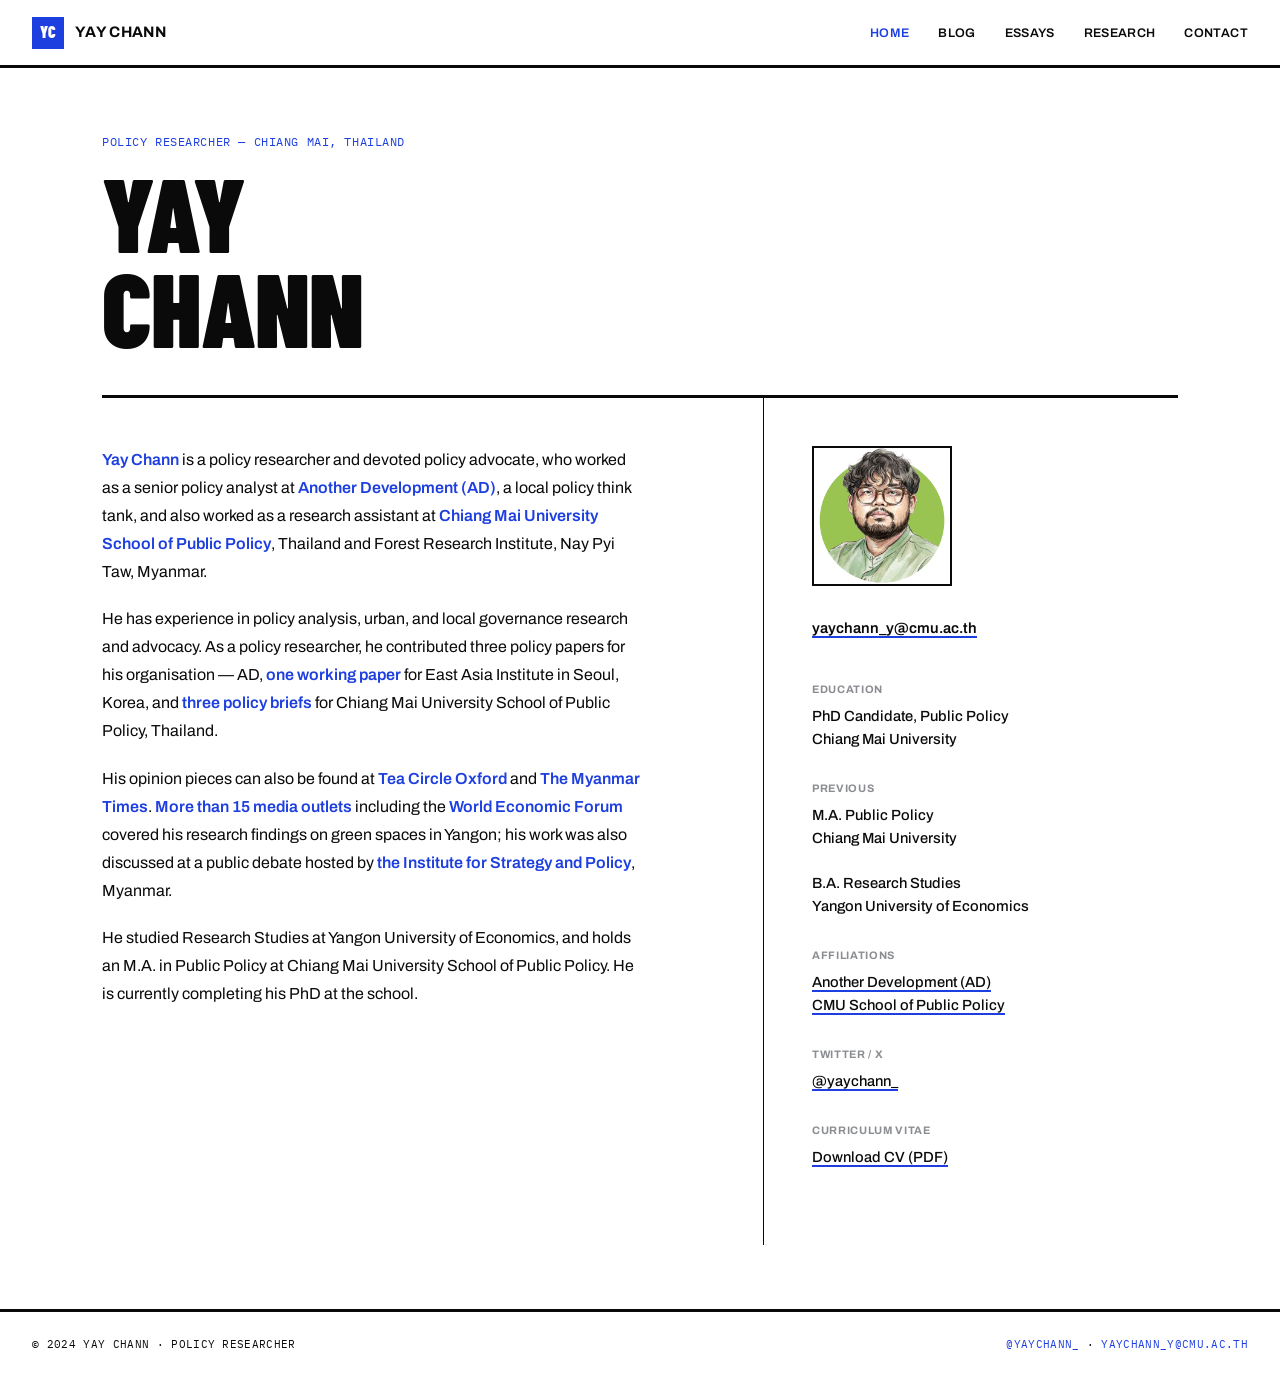
==== commit 3a423661: "Rebuild site in Swiss Grid visual identity - Palette: white/black + one cobalt blue accent (#1E3FE0)" ====
--- a/index.html
+++ b/index.html
@@ -4,14 +4,14 @@
   <meta charset="UTF-8" />
   <meta name="viewport" content="width=device-width, initial-scale=1.0"/>
   <title>Yay Chann</title>
-  <link href="https://fonts.googleapis.com/css2?family=Playfair+Display:wght@400;600;700&family=DM+Sans:wght@300;400;500&family=DM+Mono:wght@400;500&display=swap" rel="stylesheet"/>
+  <link href="https://fonts.googleapis.com/css2?family=Barlow+Condensed:wght@600;700;900&family=Archivo:wght@400;500;600;700&family=IBM+Plex+Mono:wght@400;500&display=swap" rel="stylesheet"/>
   <link rel="stylesheet" href="style.css">
 </head>
 <body>
 
 <!-- NAV -->
 <nav>
-  <a href="/" class="nav-brand">Yay Chann</a>
+  <a href="/" class="nav-brand"><span class="nav-mark">YC</span><span class="nav-brand-text">Yay Chann</span></a>
   <ul class="nav-links" id="navLinks">
     <li><a href="/" class="active">Home</a></li>
     <li><a href="blog.html">Blog</a></li>
@@ -27,10 +27,12 @@
 <!-- HOME / PROFILE -->
 <section id="about">
   <div class="container">
+    <div class="profile-hero">
+      <p class="profile-eyebrow">Policy Researcher — Chiang Mai, Thailand</p>
+      <h1 class="profile-name">Yay<br>Chann</h1>
+    </div>
     <div class="about-grid">
       <div class="about-text">
-        <p class="section-label">Policy Researcher · Chiang Mai</p>
-        <h1 class="profile-name">Yay Chann</h1>
         <p>
           <a href="https://www.linkedin.com/in/yay-chann-a39a76128/" target="_blank">Yay Chann</a> is a policy researcher and devoted policy advocate, who worked as a senior policy analyst at <a href="https://www.anotherdevelopment.org/" target="_blank">Another Development (AD)</a>, a local policy think tank, and also worked as a research assistant at <a href="https://spp.cmu.ac.th/" target="_blank">Chiang Mai University School of Public Policy</a>, Thailand and Forest Research Institute, Nay Pyi Taw, Myanmar.
         </p>
--- a/style.css
+++ b/style.css
@@ -1,239 +1,255 @@
 *, *::before, *::after { box-sizing: border-box; margin: 0; padding: 0; }
 
 :root {
-  --ink: #f0ece2;
-  --paper: #0a0908;
-  --warm: #c8964a;
-  --accent: #c1665c;
-  --muted: #a89e92;
-  --light: #141311;
-  --border: #2c2822;
+  --bg: #FFFFFF;
+  --panel: #F2F2F0;
+  --ink: #0A0A0A;
+  --accent: #1E3FE0;
+  --grey: #8B8D92;
+  --border: #0A0A0A;
 }
 
 html { scroll-behavior: smooth; }
 
 body {
-  font-family: 'DM Sans', sans-serif;
-  background: var(--paper);
+  font-family: 'Archivo', Arial, sans-serif;
+  background: var(--bg);
   color: var(--ink);
   font-size: 16px;
-  line-height: 1.7;
-}
+  line-height: 1.65;
+  padding-top: 68px;
+}
+
+a { text-decoration: none; }
 
 /* ─── NAV ─── */
 nav {
   position: fixed; top: 0; left: 0; right: 0; z-index: 100;
-  background: rgba(10,9,8,0.92);
-  backdrop-filter: blur(8px);
-  border-bottom: 1px solid var(--border);
+  background: var(--bg);
+  border-bottom: 3px solid var(--border);
   padding: 0 2rem;
   display: flex; align-items: center; justify-content: space-between;
-  height: 60px;
-}
-.nav-brand {
-  font-family: 'Playfair Display', serif;
-  font-size: 1.15rem;
-  font-weight: 700;
-  letter-spacing: 0.08em;
-  text-transform: uppercase;
-  color: var(--ink);
-  text-decoration: none;
-}
-.nav-links { display: flex; gap: 2rem; list-style: none; }
+  height: 68px;
+}
+.nav-brand { display: flex; align-items: center; gap: 0.7rem; }
+.nav-mark {
+  width: 32px; height: 32px;
+  background: var(--accent); color: #fff;
+  display: flex; align-items: center; justify-content: center;
+  font-family: 'Barlow Condensed', sans-serif; font-weight: 900; font-size: 1rem;
+  flex-shrink: 0;
+}
+.nav-brand-text {
+  font-family: 'Archivo', sans-serif;
+  font-size: 0.95rem;
+  font-weight: 700;
+  letter-spacing: 0.02em;
+  text-transform: uppercase;
+  color: var(--ink);
+}
+.nav-links { display: flex; gap: 1.8rem; list-style: none; }
 .nav-links a {
-  font-family: 'DM Mono', monospace;
-  font-size: 0.7rem;
-  letter-spacing: 0.14em;
-  text-transform: uppercase;
-  color: var(--muted);
-  text-decoration: none;
-  transition: color 0.2s;
+  font-family: 'Archivo', sans-serif;
+  font-size: 0.78rem;
+  font-weight: 600;
+  letter-spacing: 0.03em;
+  text-transform: uppercase;
+  color: var(--ink);
+  transition: color 0.15s;
 }
 .nav-links a:hover { color: var(--accent); }
-.nav-links a.active { color: var(--warm); }
+.nav-links a.active { color: var(--accent); }
 
 .hamburger { display: none; flex-direction: column; gap: 5px; cursor: pointer; }
 .hamburger span { width: 24px; height: 2px; background: var(--ink); transition: 0.3s; }
 
 /* ─── PROFILE (home page) ─── */
+.profile-eyebrow {
+  font-family: 'IBM Plex Mono', monospace;
+  font-size: 0.72rem;
+  letter-spacing: 0.05em;
+  text-transform: uppercase;
+  color: var(--accent);
+  margin-bottom: 0.8rem;
+}
 .profile-name {
-  font-family: 'Playfair Display', serif;
-  font-size: clamp(2.2rem, 4vw, 3.2rem);
-  font-weight: 700;
-  color: var(--ink);
-  line-height: 1.1;
-  margin-bottom: 1.5rem;
+  font-family: 'Barlow Condensed', sans-serif;
+  font-weight: 900;
+  font-size: clamp(3rem, 10vw, 6.5rem);
+  line-height: 0.92;
+  letter-spacing: -0.01em;
+  text-transform: uppercase;
+  text-wrap: balance;
+}
+.profile-hero {
+  padding: 4rem 0 2.5rem;
+  border-bottom: 3px solid var(--border);
 }
 .profile-photo {
-  width: 160px;
-  height: 160px;
-  border-radius: 50%;
+  width: 140px;
+  height: 140px;
   object-fit: cover;
+  border: 2px solid var(--border);
   margin-bottom: 1.25rem;
 }
 .profile-email { margin-bottom: 2.5rem; }
-.profile-email a { color: var(--warm); text-decoration: none; font-size: 0.9rem; }
-.profile-email a:hover { text-decoration: underline; }
+.profile-email a {
+  color: var(--ink);
+  font-size: 0.92rem;
+  font-weight: 600;
+  border-bottom: 2px solid var(--accent);
+}
 
 /* ─── SECTION WRAPPER (all pages) ─── */
-section { padding: 6rem 0; }
-.container { max-width: 1100px; margin: 0 auto; padding: 0 2rem; }
-.section-header { margin-bottom: 3.5rem; }
+section { padding: 0; }
+.container { max-width: 1140px; margin: 0 auto; padding: 0 2rem 4rem; }
+.page-body { padding: 3rem 0 6rem; }
+.section-header { margin-bottom: 3rem; padding-top: 3rem; }
 .section-label {
-  font-family: 'DM Mono', monospace;
-  font-size: 0.65rem;
-  letter-spacing: 0.2em;
-  text-transform: uppercase;
-  color: var(--warm);
-  margin-bottom: 0.75rem;
+  font-family: 'IBM Plex Mono', monospace;
+  font-size: 0.7rem;
+  letter-spacing: 0.05em;
+  text-transform: uppercase;
+  color: var(--accent);
+  margin-bottom: 0.6rem;
 }
 .section-title {
-  font-family: 'Playfair Display', serif;
-  font-size: clamp(1.8rem, 3vw, 2.5rem);
-  font-weight: 700;
-  color: var(--ink);
-  line-height: 1.2;
-}
-
-/* ─── ABOUT ─── */
-#about { background: #050403; color: var(--ink); }
-#about .section-label { color: var(--warm); }
-.about-grid { display: grid; grid-template-columns: 2fr 1fr; gap: 5rem; align-items: start; }
-.about-text p { color: rgba(245,240,232,0.78); line-height: 1.9; margin-bottom: 1.2rem; }
-.about-text a { color: var(--warm); text-decoration: none; }
+  font-family: 'Barlow Condensed', sans-serif;
+  font-weight: 900;
+  font-size: clamp(2.2rem, 6vw, 3.6rem);
+  text-transform: uppercase;
+  line-height: 1;
+  color: var(--ink);
+}
+
+/* ─── HOME / ABOUT GRID ─── */
+#about { background: var(--bg); color: var(--ink); }
+.about-grid { display: grid; grid-template-columns: 1.6fr 1fr; gap: 0; }
+.about-text { padding: 3rem 3rem 3rem 0; border-right: 1px solid var(--border); }
+.about-text p { color: var(--ink); line-height: 1.75; margin-bottom: 1.2rem; max-width: 60ch; }
+.about-text a { color: var(--accent); font-weight: 600; }
 .about-text a:hover { text-decoration: underline; }
-.sidebar-block { margin-bottom: 2.5rem; }
+.about-sidebar { padding: 3rem 0 3rem 3rem; }
+.sidebar-block { margin-bottom: 1.8rem; }
 .sidebar-label {
-  font-family: 'DM Mono', monospace;
-  font-size: 0.62rem;
-  letter-spacing: 0.18em;
-  text-transform: uppercase;
-  color: rgba(245,240,232,0.4);
-  margin-bottom: 0.75rem;
-}
-.sidebar-value { color: rgba(245,240,232,0.85); font-size: 0.9rem; line-height: 1.7; }
-.sidebar-value a { color: var(--warm); text-decoration: none; }
-
-/* ─── RESEARCH ─── */
-#research { background: var(--paper); }
-.research-section { margin-bottom: 3.5rem; }
+  font-family: 'Archivo', sans-serif;
+  font-weight: 700;
+  font-size: 0.68rem;
+  letter-spacing: 0.06em;
+  text-transform: uppercase;
+  color: var(--grey);
+  margin-bottom: 0.4rem;
+}
+.sidebar-value { color: var(--ink); font-size: 0.92rem; line-height: 1.55; font-weight: 500; }
+.sidebar-value a { color: var(--ink); border-bottom: 2px solid var(--accent); }
+
+/* ─── RESEARCH / ESSAYS LISTS ─── */
+#research, #essays, #blog, #contact { background: var(--bg); }
+.research-section { margin-bottom: 3rem; }
 .research-section-title {
-  font-family: 'DM Mono', monospace;
-  font-size: 0.7rem;
-  letter-spacing: 0.18em;
-  text-transform: uppercase;
-  color: var(--muted);
-  margin-bottom: 1.5rem;
-  padding-bottom: 0.75rem;
-  border-bottom: 1px solid var(--border);
+  font-family: 'Archivo', sans-serif;
+  font-weight: 700;
+  font-size: 0.72rem;
+  letter-spacing: 0.06em;
+  text-transform: uppercase;
+  color: var(--grey);
+  margin-bottom: 0;
+  padding-bottom: 0.9rem;
+  border-bottom: 2px solid var(--border);
 }
 .pub-card {
-  display: flex; gap: 1.5rem;
-  padding: 1.5rem 0;
+  display: grid;
+  grid-template-columns: 4.5rem 1fr;
+  gap: 1.2rem;
+  padding: 1.4rem 0;
   border-bottom: 1px solid var(--border);
   text-decoration: none; color: inherit;
-  transition: all 0.2s;
-}
-.pub-card:hover { padding-left: 0.5rem; }
-.pub-num {
-  font-family: 'DM Mono', monospace;
-  font-size: 0.65rem;
-  color: var(--warm);
-  min-width: 2rem;
-  padding-top: 0.2rem;
+  transition: background 0.15s;
+}
+.pub-card:hover { background: var(--panel); }
+.pub-marker {
+  font-family: 'Barlow Condensed', sans-serif;
+  font-weight: 900;
+  font-size: 1.5rem;
+  color: var(--accent);
+  line-height: 1;
+  padding-top: 0.15rem;
+  font-variant-numeric: tabular-nums;
 }
 .pub-title {
-  font-family: 'Playfair Display', serif;
-  font-size: 1.05rem;
-  font-weight: 600;
+  font-family: 'Archivo', sans-serif;
+  font-size: 1.02rem;
+  font-weight: 700;
   color: var(--ink);
   line-height: 1.4;
-  margin-bottom: 0.4rem;
-}
-.pub-card:hover .pub-title { color: var(--accent); }
+  margin-bottom: 0.35rem;
+}
 .pub-authors {
-  font-size: 0.82rem;
-  color: var(--muted);
+  font-size: 0.85rem;
+  color: var(--grey);
 }
 .pub-tag {
   display: inline-block;
   margin-top: 0.5rem;
-  font-family: 'DM Mono', monospace;
-  font-size: 0.6rem;
-  letter-spacing: 0.1em;
-  text-transform: uppercase;
-  padding: 0.2rem 0.6rem;
+  font-family: 'IBM Plex Mono', monospace;
+  font-size: 0.62rem;
+  letter-spacing: 0.05em;
+  text-transform: uppercase;
+  padding: 0.2rem 0.5rem;
   border: 1px solid var(--border);
-  color: var(--muted);
-}
-
-/* ─── BLOG / ESSAYS ─── */
-#blog, #essays { background: var(--light); }
-.placeholder-card {
-  background: var(--paper);
-  border: 1px solid var(--border);
-  padding: 2rem;
-  margin-bottom: 1rem;
-}
-.placeholder-card p { color: var(--muted); font-size: 0.9rem; }
-.placeholder-card .placeholder-title {
-  font-family: 'Playfair Display', serif;
-  font-size: 1.1rem;
-  color: var(--ink);
-  margin-bottom: 0.5rem;
-}
-.placeholder-card a { color: var(--accent); }
+  color: var(--ink);
+}
+
+/* ─── BLOG / ESSAYS NOTE ─── */
+.note-block { border-top: 2px solid var(--border); padding-top: 1.5rem; }
+.note-block p { color: var(--ink); font-size: 0.95rem; line-height: 1.7; margin-bottom: 0.9rem; max-width: 60ch; }
+.note-block a { color: var(--accent); font-weight: 600; }
+.note-block a:hover { text-decoration: underline; }
 
 /* ─── CONTACT ─── */
-#contact { background: var(--paper); }
-.contact-grid { display: grid; grid-template-columns: 1fr 1fr; gap: 5rem; align-items: center; }
+.contact-grid { display: grid; grid-template-columns: 1.4fr 1fr; gap: 3rem; align-items: start; }
 .contact-item {
-  display: flex; align-items: flex-start; gap: 1rem;
-  margin-bottom: 1.5rem;
-}
-.contact-icon {
-  width: 36px; height: 36px;
-  border: 1px solid var(--border);
-  display: flex; align-items: center; justify-content: center;
-  font-size: 0.9rem; color: var(--warm);
-  flex-shrink: 0;
-}
-.contact-detail { font-size: 0.9rem; color: var(--muted); }
-.contact-detail strong { display: block; color: var(--ink); font-size: 0.78rem; font-family: 'DM Mono', monospace; letter-spacing: 0.1em; text-transform: uppercase; margin-bottom: 0.25rem; }
-.contact-detail a { color: var(--ink); text-decoration: none; }
+  padding: 1.3rem 0;
+  border-bottom: 1px solid var(--border);
+}
+.contact-detail-label {
+  font-family: 'Archivo', sans-serif;
+  font-weight: 700;
+  font-size: 0.68rem;
+  letter-spacing: 0.06em;
+  text-transform: uppercase;
+  color: var(--grey);
+  margin-bottom: 0.3rem;
+}
+.contact-detail a { color: var(--ink); font-size: 1rem; font-weight: 600; }
 .contact-detail a:hover { color: var(--accent); }
 .contact-visual {
-  background: var(--light);
-  padding: 3rem;
-  border: 1px solid var(--border);
-}
-.contact-visual p { font-size: 1.3rem; font-family: 'Playfair Display', serif; color: var(--ink); line-height: 1.5; margin-bottom: 1rem; }
-.contact-visual span { font-size: 0.85rem; color: var(--muted); }
+  background: var(--accent);
+  color: #fff;
+  padding: 2.5rem;
+}
+.contact-visual p { font-size: 1.4rem; font-family: 'Barlow Condensed', sans-serif; font-weight: 700; line-height: 1.3; margin-bottom: 0.6rem; text-transform: uppercase; }
+.contact-visual span { font-size: 0.85rem; font-family: 'IBM Plex Mono', monospace; opacity: 0.85; }
 
 /* ─── FOOTER ─── */
 footer {
-  background: #050403;
-  color: rgba(245,240,232,0.45);
-  padding: 2rem;
+  background: var(--bg);
+  color: var(--ink);
+  border-top: 3px solid var(--border);
+  padding: 1.5rem 2rem;
   display: flex; justify-content: space-between; align-items: center;
   flex-wrap: wrap; gap: 1rem;
 }
-footer p { font-family: 'DM Mono', monospace; font-size: 0.65rem; letter-spacing: 0.12em; text-transform: uppercase; }
-footer a { color: var(--warm); text-decoration: none; }
-
-/* ─── ANIMATIONS ─── */
-@keyframes fadeUp {
-  from { opacity: 0; transform: translateY(24px); }
-  to   { opacity: 1; transform: translateY(0); }
-}
-.profile-name { animation: fadeUp 0.6s ease both; }
-.about-text p { animation: fadeUp 0.6s 0.1s ease both; }
+footer p { font-family: 'IBM Plex Mono', monospace; font-size: 0.68rem; letter-spacing: 0.03em; text-transform: uppercase; }
+footer a { color: var(--accent); }
 
 /* ─── MOBILE ─── */
 @media (max-width: 768px) {
-  .about-grid { grid-template-columns: 1fr; gap: 2rem; }
+  .about-grid { grid-template-columns: 1fr; }
+  .about-text { padding: 2rem 0; border-right: none; border-bottom: 1px solid var(--border); }
+  .about-sidebar { padding: 2rem 0; }
   .contact-grid { grid-template-columns: 1fr; gap: 2rem; }
-  .nav-links { display: none; flex-direction: column; position: absolute; top: 60px; left: 0; right: 0; background: var(--paper); border-bottom: 1px solid var(--border); padding: 1.5rem 2rem; gap: 1.2rem; }
+  .nav-links { display: none; flex-direction: column; position: absolute; top: 68px; left: 0; right: 0; background: var(--bg); border-bottom: 3px solid var(--border); padding: 1.5rem 2rem; gap: 1.2rem; }
   .nav-links.open { display: flex; }
   .hamburger { display: flex; }
 }
